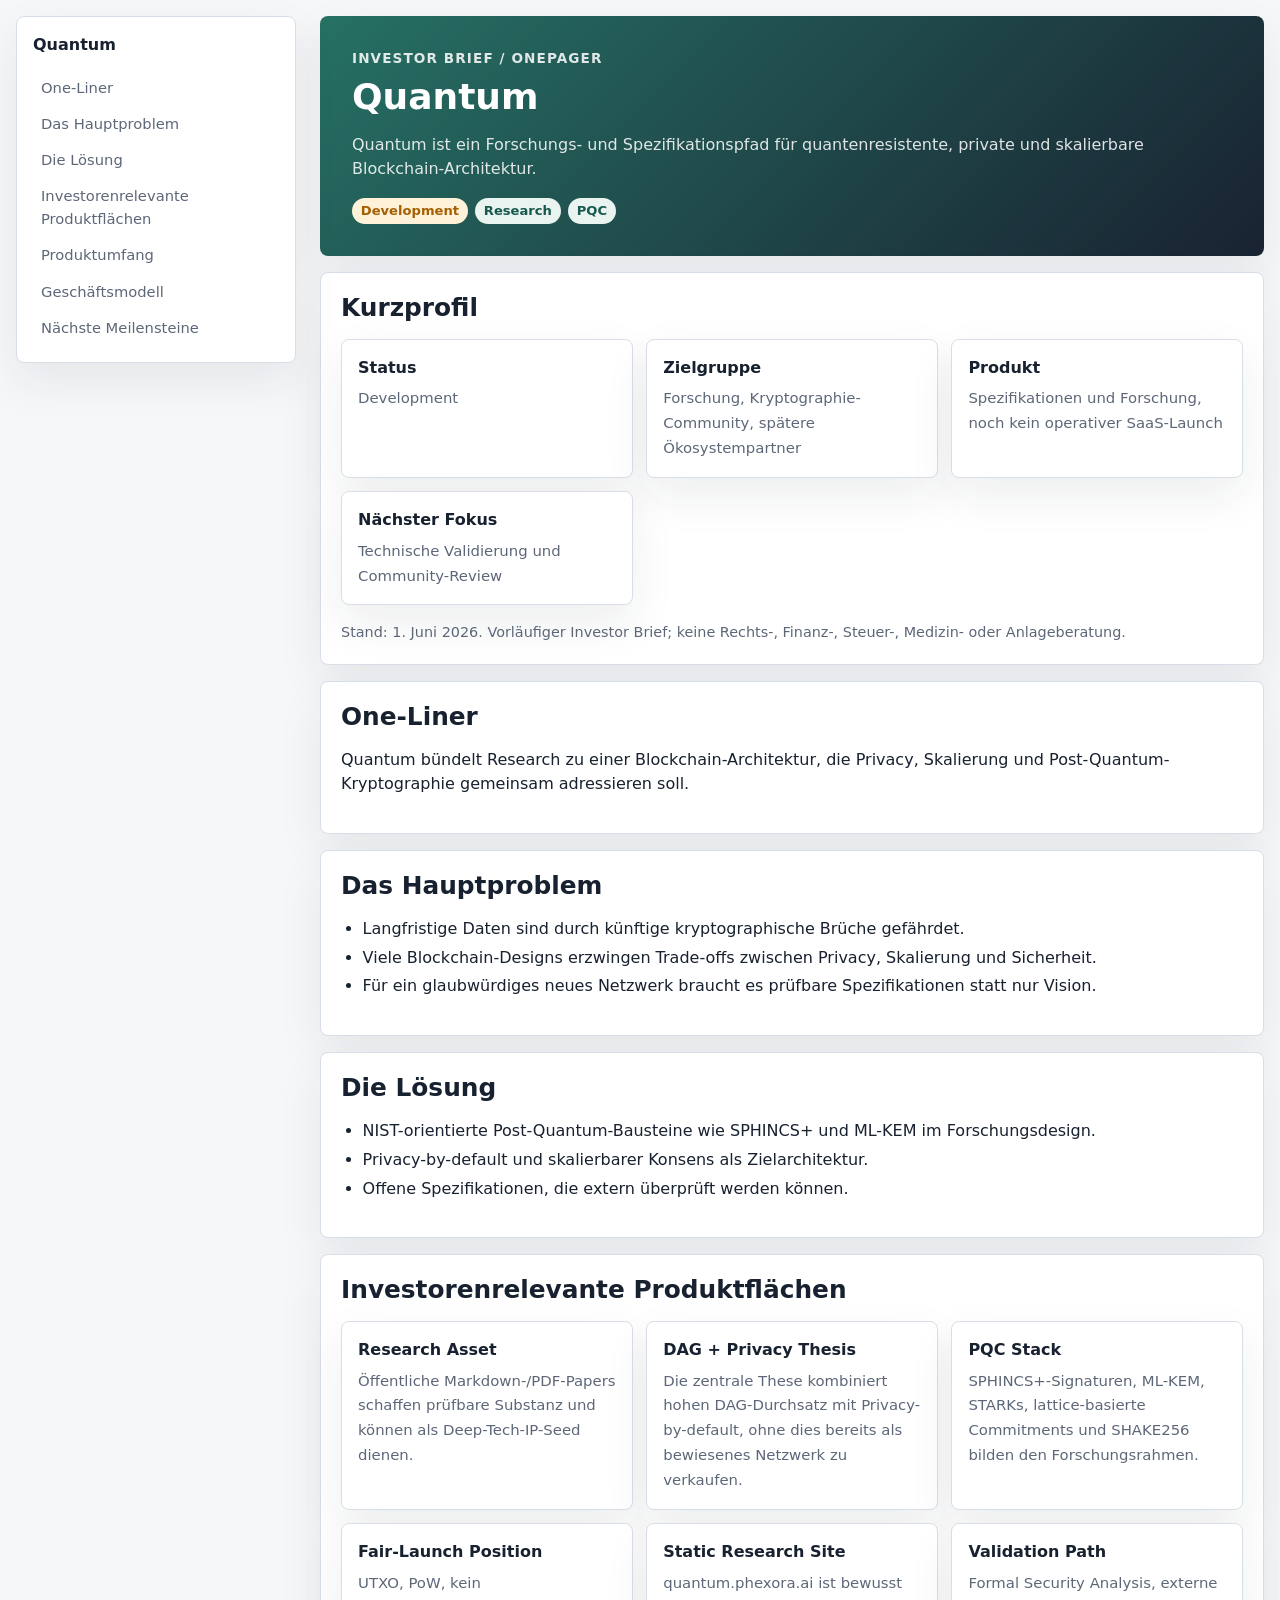
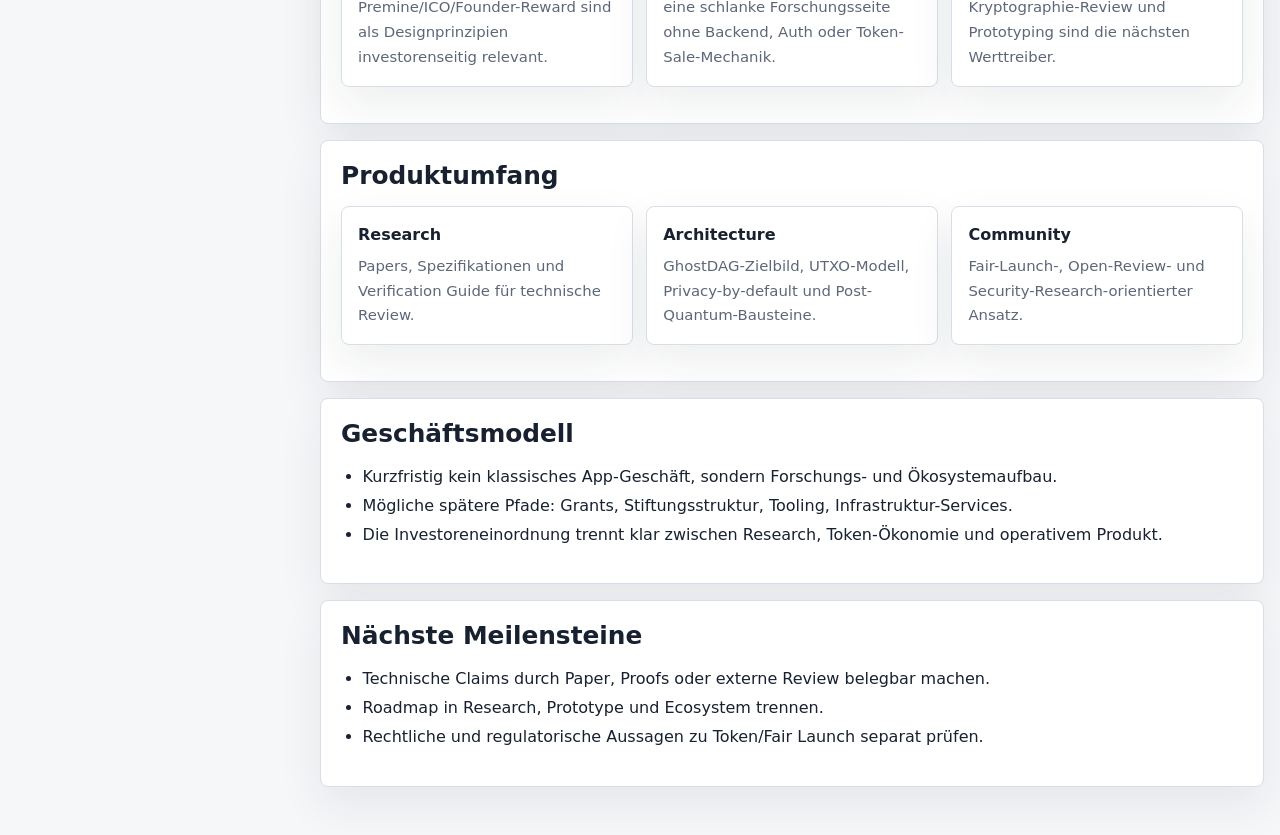
==== Documentation/InvestorOnePager.html @ e9bbe5bb "Add investor onepager" ====
<!doctype html>
<html lang="de">
<head>
  <meta charset="utf-8">
  <meta name="viewport" content="width=device-width, initial-scale=1">
  <title>Quantum - Investor Brief</title>
  <style>

:root {
  --page: #f6f7f9;
  --surface: #ffffff;
  --soft: #eef4f0;
  --ink: #18212f;
  --muted: #5d6778;
  --line: #d8dee8;
  --accent: #267365;
  --accent-strong: #18594e;
  --blue: #245fba;
  --amber: #a45f00;
  --red: #b42318;
  --shadow: 0 18px 45px rgba(24, 33, 47, 0.08);
}
* { box-sizing: border-box; }
html { scroll-behavior: smooth; }
body {
  margin: 0;
  background: var(--page);
  color: var(--ink);
  font-family: Inter, ui-sans-serif, system-ui, -apple-system, BlinkMacSystemFont, "Segoe UI", sans-serif;
  font-size: 16px;
  line-height: 1.55;
}
a { color: var(--accent-strong); text-decoration-thickness: 1px; text-underline-offset: 3px; }
.doc-layout {
  display: grid;
  grid-template-columns: minmax(230px, 280px) minmax(0, 1fr);
  gap: 1.5rem;
  width: min(1480px, calc(100% - 2rem));
  margin: 0 auto;
  padding: 1rem 0 3rem;
}
.doc-nav {
  position: sticky;
  top: 1rem;
  align-self: start;
  max-height: calc(100vh - 2rem);
  overflow-y: auto;
  border: 1px solid var(--line);
  border-radius: 8px;
  background: var(--surface);
  box-shadow: var(--shadow);
  padding: 1rem;
}
.doc-nav strong { display: block; margin-bottom: 0.75rem; }
.doc-nav a {
  display: block;
  border-radius: 6px;
  padding: 0.42rem 0.5rem;
  color: var(--muted);
  text-decoration: none;
  font-size: 0.92rem;
}
.doc-nav a:hover, .doc-nav a:focus { background: #edf5f2; color: var(--accent-strong); }
.doc-content { min-width: 0; overflow-wrap: break-word; }
.hero {
  border-radius: 8px;
  background: linear-gradient(135deg, rgba(38, 115, 101, 0.95), rgba(24, 33, 47, 0.95)), #1f3f45;
  color: #ffffff;
  padding: 2rem;
  box-shadow: var(--shadow);
}
.hero h1 { margin: 0 0 0.6rem; font-size: 2.25rem; line-height: 1.1; letter-spacing: 0; }
.hero p { max-width: 880px; color: rgba(255,255,255,0.86); }
.kicker { margin: 0 0 0.5rem; color: rgba(255,255,255,0.72); font-size: 0.85rem; font-weight: 700; letter-spacing: 0.08em; text-transform: uppercase; }
.badge-row { display: flex; flex-wrap: wrap; gap: 0.45rem; margin: 0.9rem 0 0; }
.badge { display: inline-flex; align-items: center; border-radius: 999px; padding: 0.18rem 0.55rem; background: #e9f4f1; color: var(--accent-strong); font-size: 0.82rem; font-weight: 800; }
.badge.blue { background: #eaf1ff; color: var(--blue); }
.badge.amber { background: #fff2d8; color: var(--amber); }
.badge.red { background: #ffe9e7; color: var(--red); }
.doc-section, .info-card, .callout {
  border: 1px solid var(--line);
  border-radius: 8px;
  background: var(--surface);
  box-shadow: var(--shadow);
}
.doc-section { margin-top: 1rem; padding: 1.25rem; }
.doc-section > h2:first-child { margin-top: 0; }
h2, h3 { scroll-margin-top: 1.5rem; line-height: 1.2; letter-spacing: 0; }
h2 { margin: 0 0 0.85rem; font-size: 1.55rem; }
h3 { margin: 1.1rem 0 0.55rem; font-size: 1.16rem; }
ul { padding-left: 1.35rem; }
li + li { margin-top: 0.25rem; }
.meta-grid, .card-grid { display: grid; gap: 0.85rem; margin: 1rem 0; }
.meta-grid { grid-template-columns: repeat(4, minmax(0, 1fr)); }
.card-grid { grid-template-columns: repeat(3, minmax(0, 1fr)); }
.info-card, .callout { padding: 1rem; }
.info-card strong { display: block; margin-bottom: 0.35rem; }
.info-card span { color: var(--muted); font-size: 0.93rem; }
.callout { border-left: 5px solid var(--accent); background: var(--soft); }
.callout.warning { border-left-color: var(--amber); background: #fff8eb; }
.callout.risk { border-left-color: var(--red); background: #fff1ef; }
.source-note { margin: 1rem 0 0; color: var(--muted); font-size: 0.9rem; }
@media (max-width: 1100px) {
  .doc-layout { grid-template-columns: 1fr; }
  .doc-nav { position: sticky; z-index: 10; max-height: none; overflow-x: auto; overflow-y: hidden; display: flex; gap: 0.45rem; align-items: center; white-space: nowrap; }
  .doc-nav strong { flex: 0 0 auto; margin: 0 0.25rem 0 0; }
  .doc-nav a { flex: 0 0 auto; min-height: 2.75rem; border: 1px solid transparent; padding: 0.55rem 0.7rem; }
  .meta-grid, .card-grid { grid-template-columns: repeat(2, minmax(0, 1fr)); }
}
@media (max-width: 700px) {
  .doc-layout { width: min(100% - 1rem, 1480px); gap: 1rem; }
  .hero { padding: 1.35rem; }
  .hero h1 { font-size: 1.85rem; }
  .meta-grid, .card-grid { grid-template-columns: 1fr; }
}
@media print {
  body { background: #fff; }
  .doc-layout { display: block; width: 100%; padding: 0; }
  .doc-nav { display: none; }
  .hero, .doc-section, .info-card, .callout { box-shadow: none; }
  .doc-section { break-inside: avoid; }
}

  </style>
</head>
<body>
  <div class="doc-layout">
    <nav class="doc-nav" aria-label="Dokumentnavigation">
      <strong>Quantum</strong>
      <a href="#one-liner">One-Liner</a>
      <a href="#das-hauptproblem">Das Hauptproblem</a>
      <a href="#die-loesung">Die Lösung</a>
      <a href="#investorenrelevante-produktflaechen">Investorenrelevante Produktflächen</a>
      <a href="#produktumfang">Produktumfang</a>
      <a href="#geschaeftsmodell">Geschäftsmodell</a>
      <a href="#naechste-meilensteine">Nächste Meilensteine</a>
    </nav>
    <main class="doc-content">
      <header class="hero">
        <p class="kicker">Investor Brief / Onepager</p>
        <h1>Quantum</h1>
        <p>Quantum ist ein Forschungs- und Spezifikationspfad für quantenresistente, private und skalierbare Blockchain-Architektur.</p>
        <div class="badge-row"><span class="badge amber">Development</span><span class="badge ">Research</span><span class="badge ">PQC</span></div>
      </header>

      <section class="doc-section" id="kurzprofil">
        <h2>Kurzprofil</h2>
        <div class="card-grid">
          <div class="info-card"><strong>Status</strong><span>Development</span></div>
          <div class="info-card"><strong>Zielgruppe</strong><span>Forschung, Kryptographie-Community, spätere Ökosystempartner</span></div>
          <div class="info-card"><strong>Produkt</strong><span>Spezifikationen und Forschung, noch kein operativer SaaS-Launch</span></div>
          <div class="info-card"><strong>Nächster Fokus</strong><span>Technische Validierung und Community-Review</span></div>
        </div>
        <p class="source-note">Stand: 1. Juni 2026. Vorläufiger Investor Brief; keine Rechts-, Finanz-, Steuer-, Medizin- oder Anlageberatung.</p>
      </section>

      <section class="doc-section" id="one-liner">
        <h2>One-Liner</h2>
        <p>Quantum bündelt Research zu einer Blockchain-Architektur, die Privacy, Skalierung und Post-Quantum-Kryptographie gemeinsam adressieren soll.</p>
      </section>
      <section class="doc-section" id="das-hauptproblem">
        <h2>Das Hauptproblem</h2>
        <ul>
          <li>Langfristige Daten sind durch künftige kryptographische Brüche gefährdet.</li>
          <li>Viele Blockchain-Designs erzwingen Trade-offs zwischen Privacy, Skalierung und Sicherheit.</li>
          <li>Für ein glaubwürdiges neues Netzwerk braucht es prüfbare Spezifikationen statt nur Vision.</li>
        </ul>
      </section>
      <section class="doc-section" id="die-loesung">
        <h2>Die Lösung</h2>
        <ul>
          <li>NIST-orientierte Post-Quantum-Bausteine wie SPHINCS+ und ML-KEM im Forschungsdesign.</li>
          <li>Privacy-by-default und skalierbarer Konsens als Zielarchitektur.</li>
          <li>Offene Spezifikationen, die extern überprüft werden können.</li>
        </ul>
      </section>
      <section class="doc-section" id="investorenrelevante-produktflaechen">
        <h2>Investorenrelevante Produktflächen</h2>
        <div class="card-grid">
          <div class="info-card"><strong>Research Asset</strong><span>Öffentliche Markdown-/PDF-Papers schaffen prüfbare Substanz und können als Deep-Tech-IP-Seed dienen.</span></div>
          <div class="info-card"><strong>DAG + Privacy Thesis</strong><span>Die zentrale These kombiniert hohen DAG-Durchsatz mit Privacy-by-default, ohne dies bereits als bewiesenes Netzwerk zu verkaufen.</span></div>
          <div class="info-card"><strong>PQC Stack</strong><span>SPHINCS+-Signaturen, ML-KEM, STARKs, lattice-basierte Commitments und SHAKE256 bilden den Forschungsrahmen.</span></div>
          <div class="info-card"><strong>Fair-Launch Position</strong><span>UTXO, PoW, kein Premine/ICO/Founder-Reward sind als Designprinzipien investorenseitig relevant.</span></div>
          <div class="info-card"><strong>Static Research Site</strong><span>quantum.phexora.ai ist bewusst eine schlanke Forschungsseite ohne Backend, Auth oder Token-Sale-Mechanik.</span></div>
          <div class="info-card"><strong>Validation Path</strong><span>Formal Security Analysis, externe Kryptographie-Review und Prototyping sind die nächsten Werttreiber.</span></div>
        </div>
      </section>
      <section class="doc-section" id="produktumfang">
        <h2>Produktumfang</h2>
        <div class="card-grid">
          <div class="info-card"><strong>Research</strong><span>Papers, Spezifikationen und Verification Guide für technische Review.</span></div>
          <div class="info-card"><strong>Architecture</strong><span>GhostDAG-Zielbild, UTXO-Modell, Privacy-by-default und Post-Quantum-Bausteine.</span></div>
          <div class="info-card"><strong>Community</strong><span>Fair-Launch-, Open-Review- und Security-Research-orientierter Ansatz.</span></div>
        </div>
      </section>
      <section class="doc-section" id="geschaeftsmodell">
        <h2>Geschäftsmodell</h2>
        <ul>
          <li>Kurzfristig kein klassisches App-Geschäft, sondern Forschungs- und Ökosystemaufbau.</li>
          <li>Mögliche spätere Pfade: Grants, Stiftungsstruktur, Tooling, Infrastruktur-Services.</li>
          <li>Die Investoreneinordnung trennt klar zwischen Research, Token-Ökonomie und operativem Produkt.</li>
        </ul>
      </section>
      <section class="doc-section" id="naechste-meilensteine">
        <h2>Nächste Meilensteine</h2>
        <ul>
          <li>Technische Claims durch Paper, Proofs oder externe Review belegbar machen.</li>
          <li>Roadmap in Research, Prototype und Ecosystem trennen.</li>
          <li>Rechtliche und regulatorische Aussagen zu Token/Fair Launch separat prüfen.</li>
        </ul>
      </section>
    </main>
  </div>
</body>
</html>
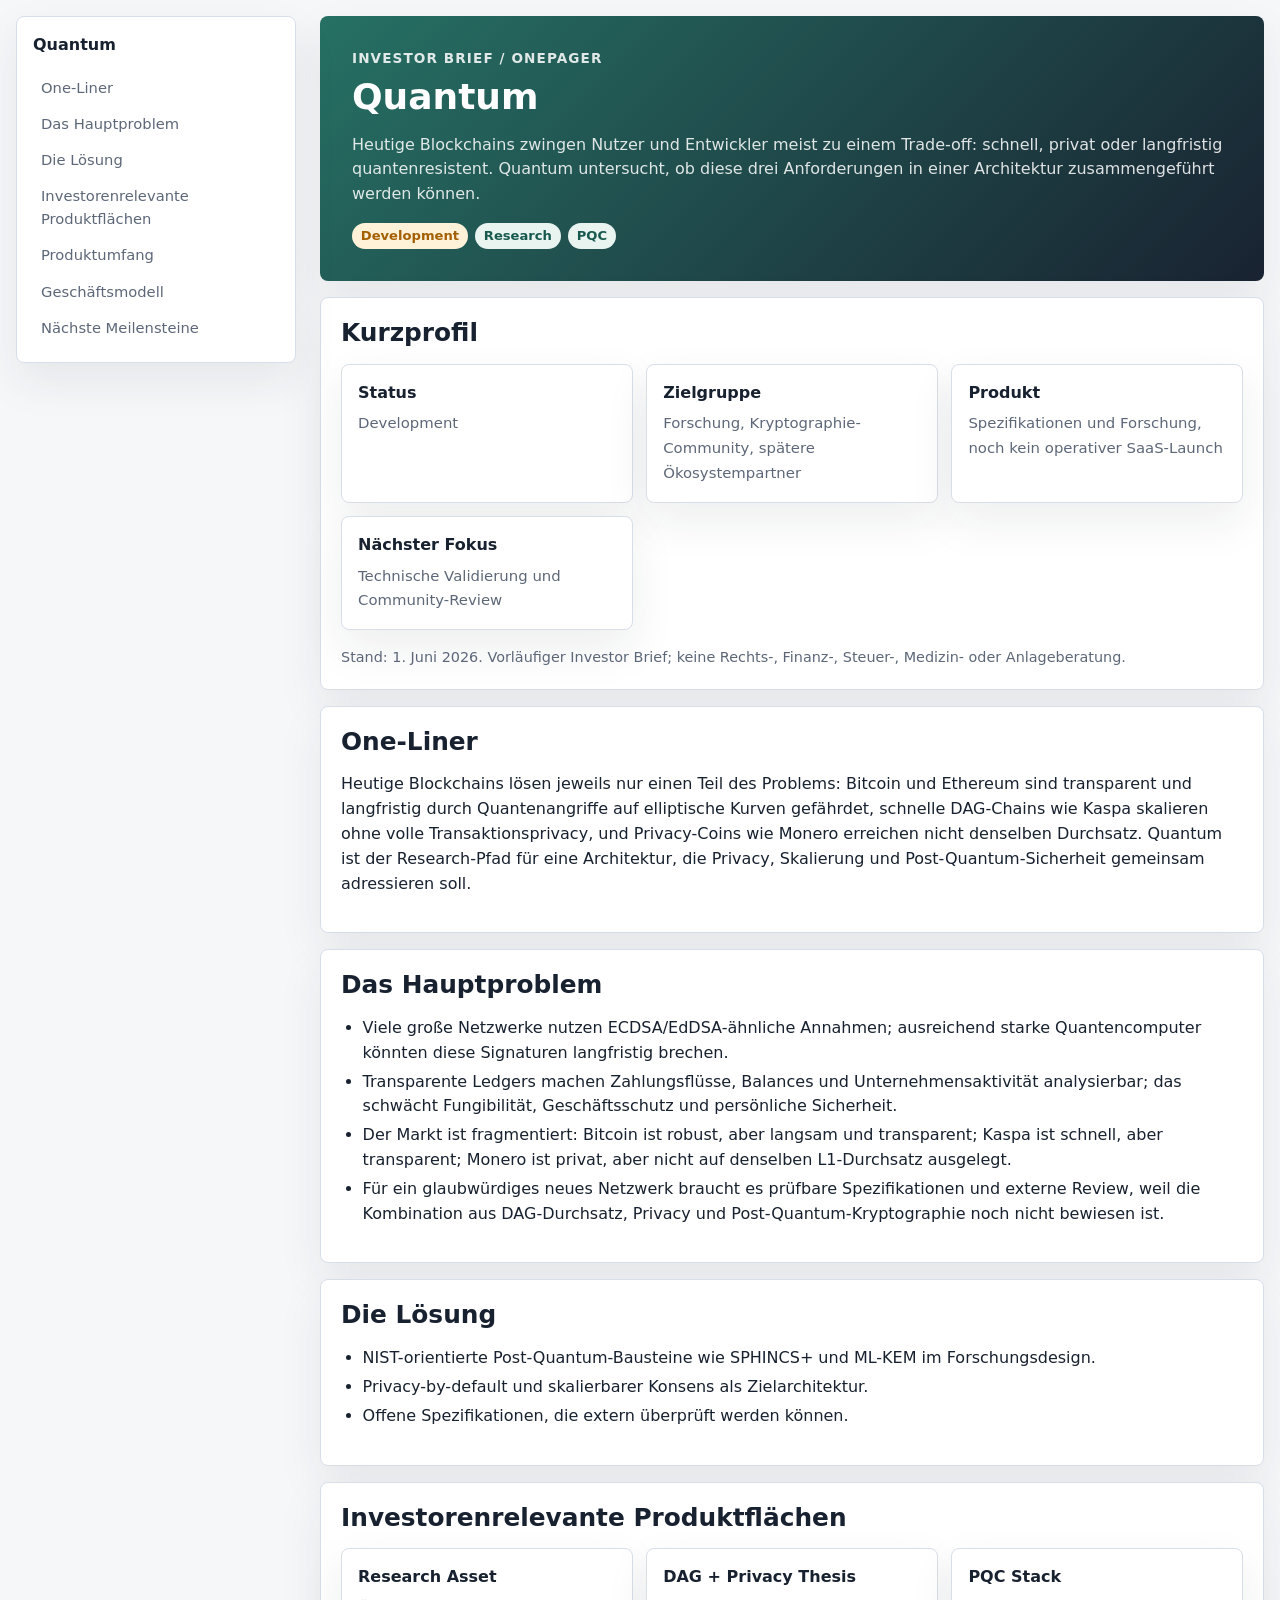
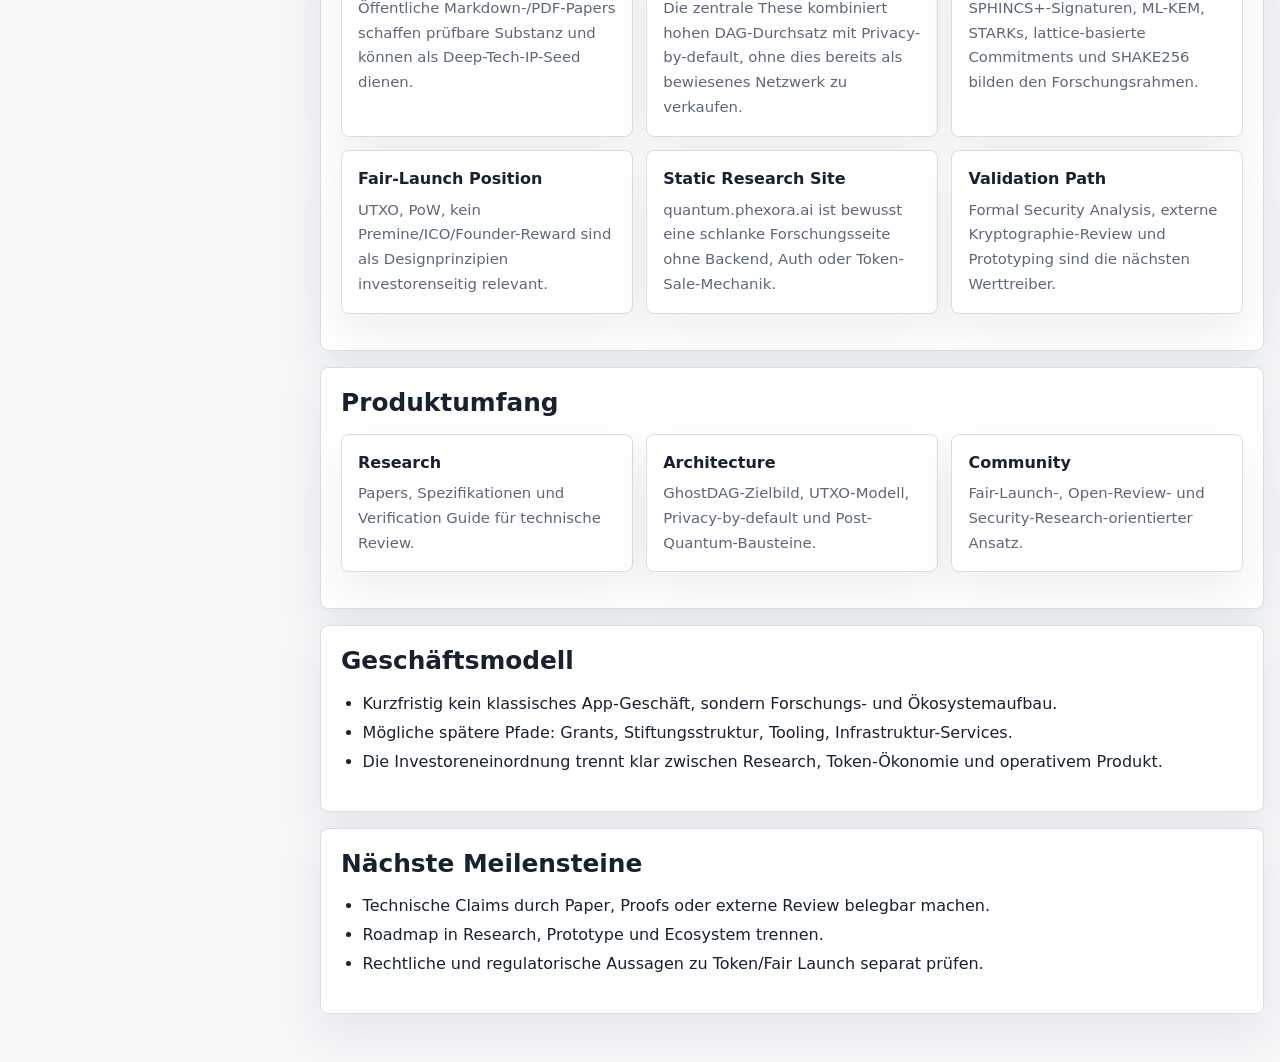
==== commit 9ff4b0c9: "Clarify Quantum blockchain problem framing" ====
--- a/Documentation/InvestorOnePager.html
+++ b/Documentation/InvestorOnePager.html
@@ -139,7 +139,7 @@
       <header class="hero">
         <p class="kicker">Investor Brief / Onepager</p>
         <h1>Quantum</h1>
-        <p>Quantum ist ein Forschungs- und Spezifikationspfad für quantenresistente, private und skalierbare Blockchain-Architektur.</p>
+        <p>Heutige Blockchains zwingen Nutzer und Entwickler meist zu einem Trade-off: schnell, privat oder langfristig quantenresistent. Quantum untersucht, ob diese drei Anforderungen in einer Architektur zusammengeführt werden können.</p>
         <div class="badge-row"><span class="badge amber">Development</span><span class="badge ">Research</span><span class="badge ">PQC</span></div>
       </header>
 
@@ -156,14 +156,15 @@
 
       <section class="doc-section" id="one-liner">
         <h2>One-Liner</h2>
-        <p>Quantum bündelt Research zu einer Blockchain-Architektur, die Privacy, Skalierung und Post-Quantum-Kryptographie gemeinsam adressieren soll.</p>
+        <p>Heutige Blockchains lösen jeweils nur einen Teil des Problems: Bitcoin und Ethereum sind transparent und langfristig durch Quantenangriffe auf elliptische Kurven gefährdet, schnelle DAG-Chains wie Kaspa skalieren ohne volle Transaktionsprivacy, und Privacy-Coins wie Monero erreichen nicht denselben Durchsatz. Quantum ist der Research-Pfad für eine Architektur, die Privacy, Skalierung und Post-Quantum-Sicherheit gemeinsam adressieren soll.</p>
       </section>
       <section class="doc-section" id="das-hauptproblem">
         <h2>Das Hauptproblem</h2>
         <ul>
-          <li>Langfristige Daten sind durch künftige kryptographische Brüche gefährdet.</li>
-          <li>Viele Blockchain-Designs erzwingen Trade-offs zwischen Privacy, Skalierung und Sicherheit.</li>
-          <li>Für ein glaubwürdiges neues Netzwerk braucht es prüfbare Spezifikationen statt nur Vision.</li>
+          <li>Viele große Netzwerke nutzen ECDSA/EdDSA-ähnliche Annahmen; ausreichend starke Quantencomputer könnten diese Signaturen langfristig brechen.</li>
+          <li>Transparente Ledgers machen Zahlungsflüsse, Balances und Unternehmensaktivität analysierbar; das schwächt Fungibilität, Geschäftsschutz und persönliche Sicherheit.</li>
+          <li>Der Markt ist fragmentiert: Bitcoin ist robust, aber langsam und transparent; Kaspa ist schnell, aber transparent; Monero ist privat, aber nicht auf denselben L1-Durchsatz ausgelegt.</li>
+          <li>Für ein glaubwürdiges neues Netzwerk braucht es prüfbare Spezifikationen und externe Review, weil die Kombination aus DAG-Durchsatz, Privacy und Post-Quantum-Kryptographie noch nicht bewiesen ist.</li>
         </ul>
       </section>
       <section class="doc-section" id="die-loesung">
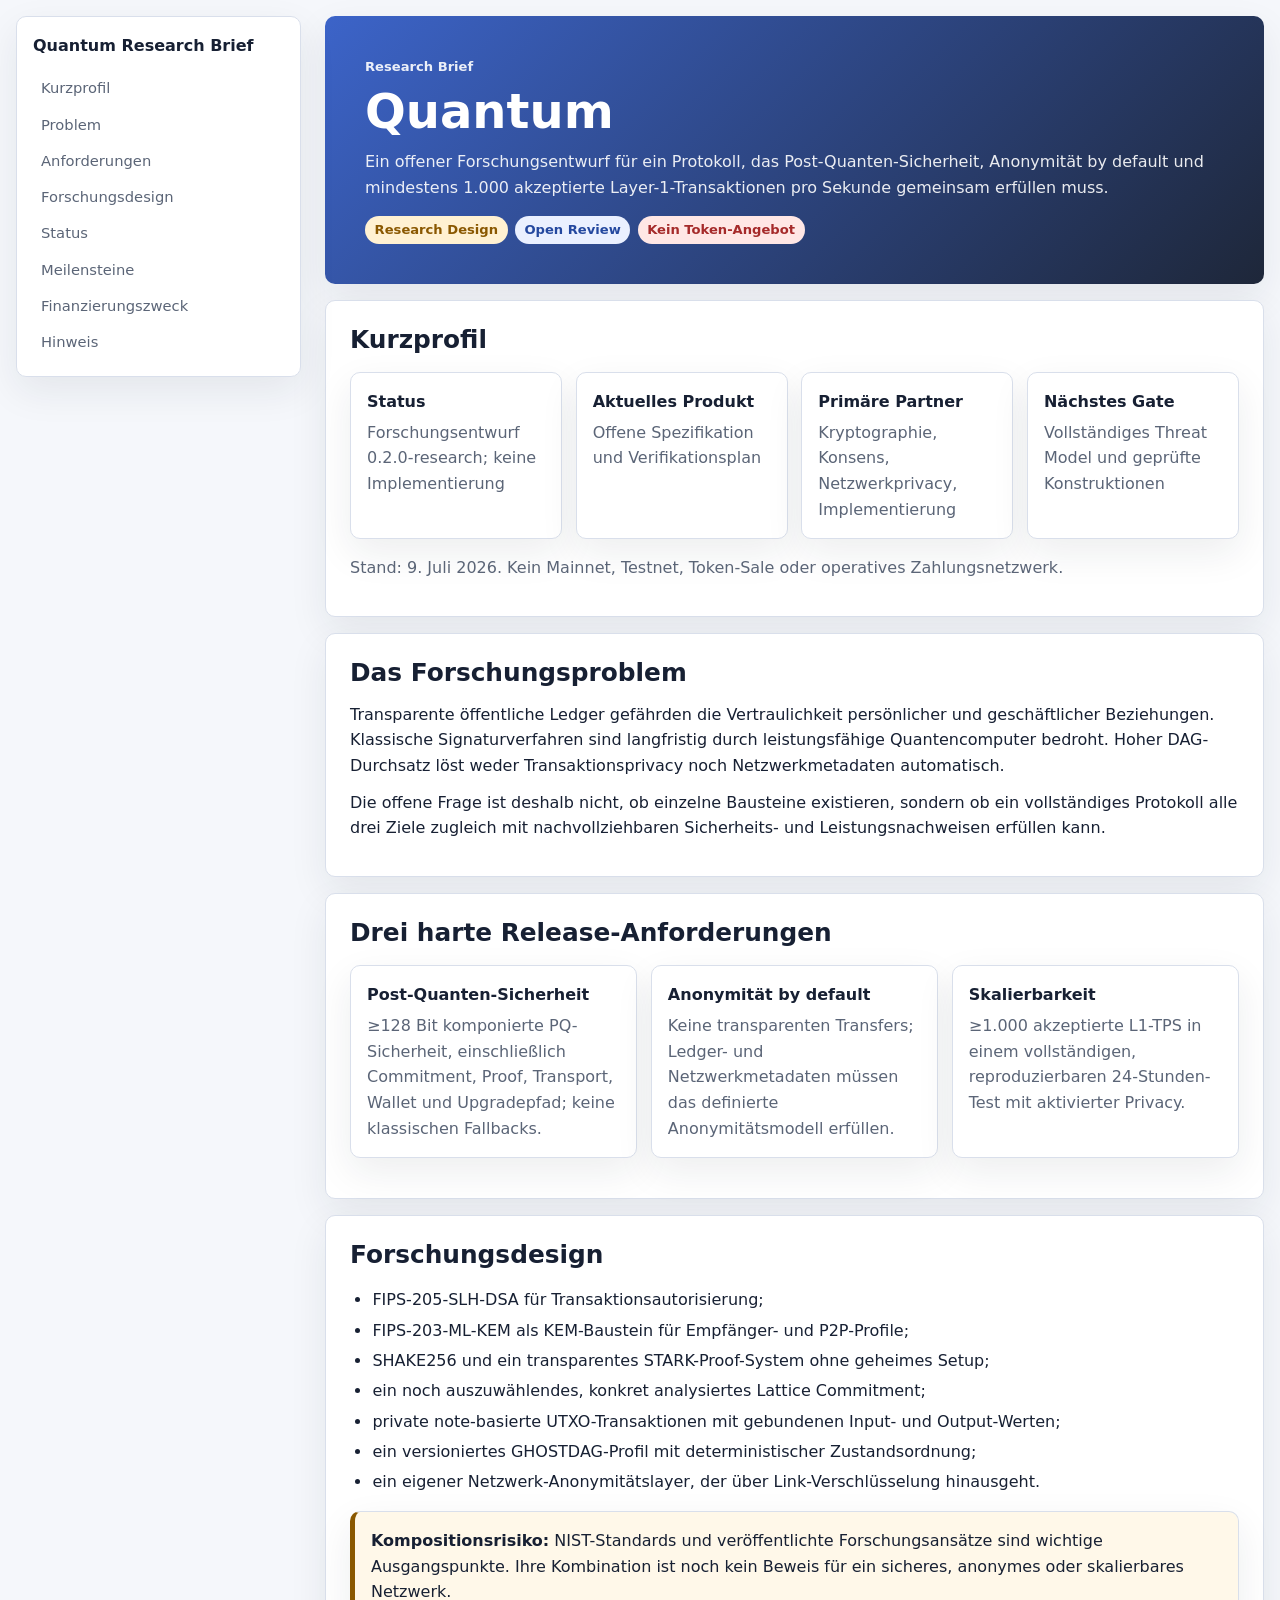
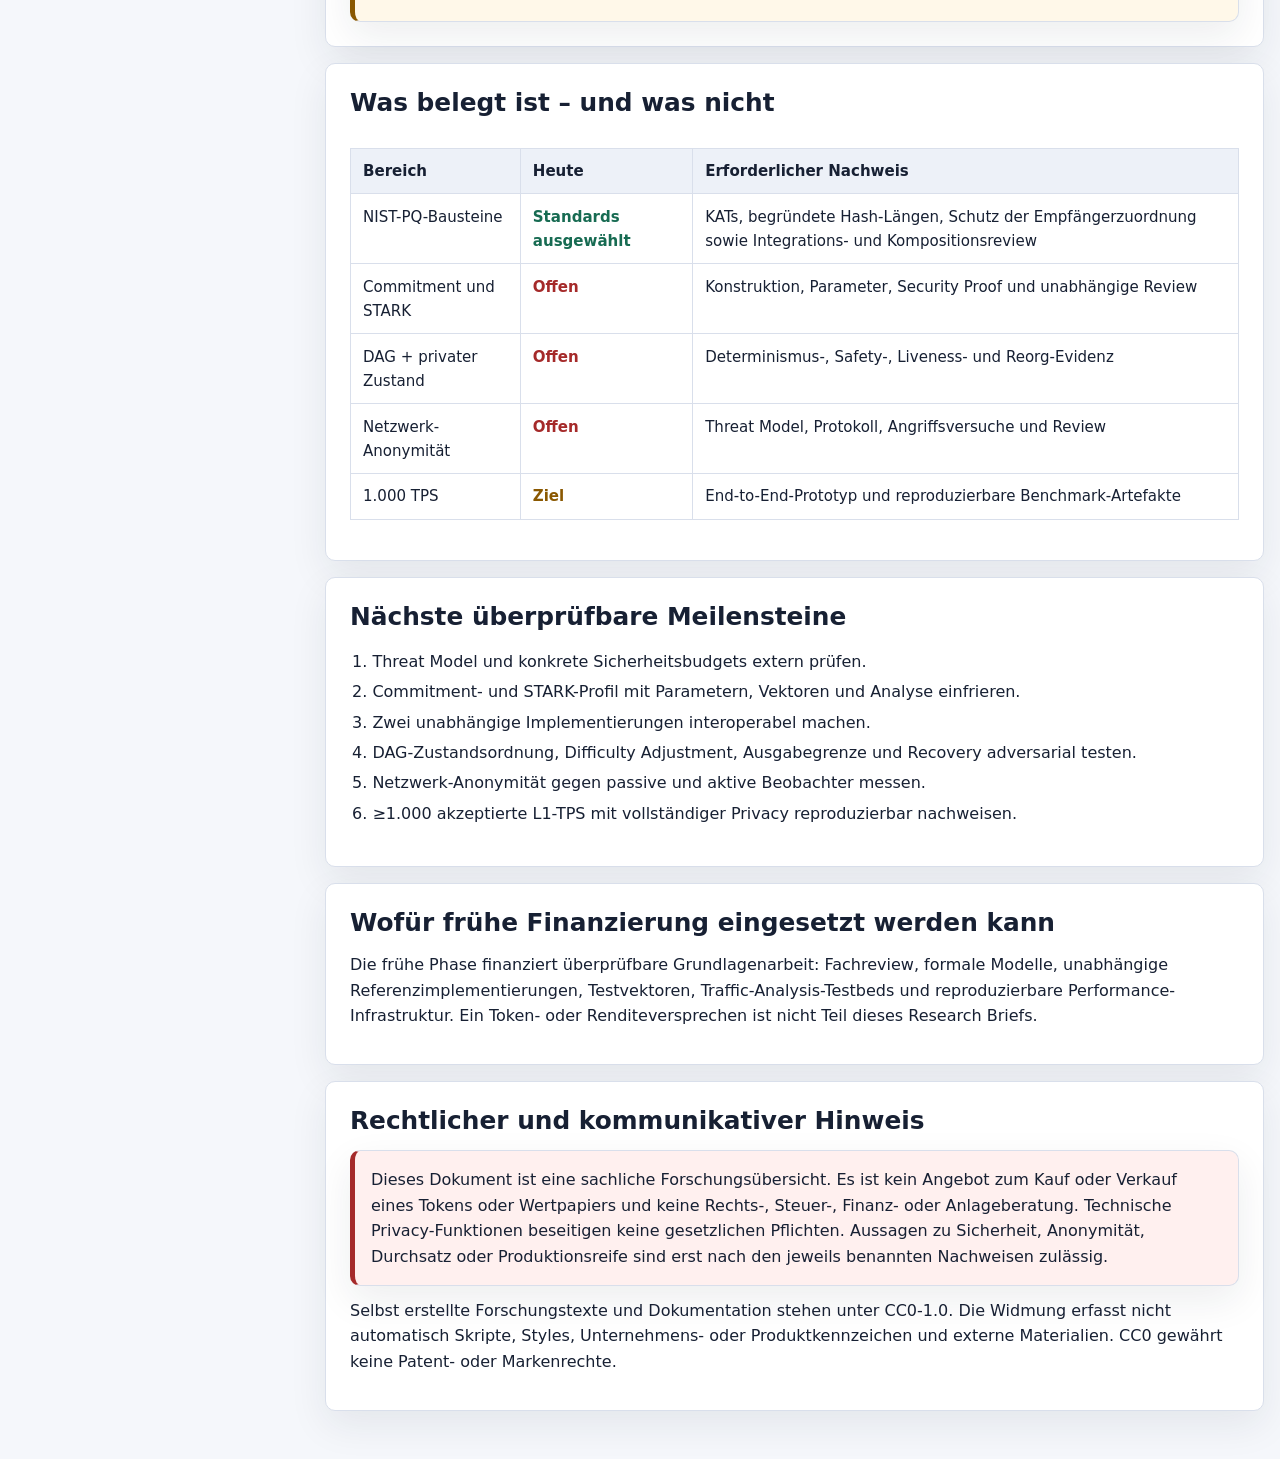
==== commit a502ce23: "Revise Quantum research design and evidence gates" ====
--- a/Documentation/InvestorOnePager.html
+++ b/Documentation/InvestorOnePager.html
@@ -3,212 +3,115 @@
 <head>
   <meta charset="utf-8">
   <meta name="viewport" content="width=device-width, initial-scale=1">
-  <title>Quantum - Investor Brief</title>
-  <style>
-
-:root {
-  --page: #f6f7f9;
-  --surface: #ffffff;
-  --soft: #eef4f0;
-  --ink: #18212f;
-  --muted: #5d6778;
-  --line: #d8dee8;
-  --accent: #267365;
-  --accent-strong: #18594e;
-  --blue: #245fba;
-  --amber: #a45f00;
-  --red: #b42318;
-  --shadow: 0 18px 45px rgba(24, 33, 47, 0.08);
-}
-* { box-sizing: border-box; }
-html { scroll-behavior: smooth; }
-body {
-  margin: 0;
-  background: var(--page);
-  color: var(--ink);
-  font-family: Inter, ui-sans-serif, system-ui, -apple-system, BlinkMacSystemFont, "Segoe UI", sans-serif;
-  font-size: 16px;
-  line-height: 1.55;
-}
-a { color: var(--accent-strong); text-decoration-thickness: 1px; text-underline-offset: 3px; }
-.doc-layout {
-  display: grid;
-  grid-template-columns: minmax(230px, 280px) minmax(0, 1fr);
-  gap: 1.5rem;
-  width: min(1480px, calc(100% - 2rem));
-  margin: 0 auto;
-  padding: 1rem 0 3rem;
-}
-.doc-nav {
-  position: sticky;
-  top: 1rem;
-  align-self: start;
-  max-height: calc(100vh - 2rem);
-  overflow-y: auto;
-  border: 1px solid var(--line);
-  border-radius: 8px;
-  background: var(--surface);
-  box-shadow: var(--shadow);
-  padding: 1rem;
-}
-.doc-nav strong { display: block; margin-bottom: 0.75rem; }
-.doc-nav a {
-  display: block;
-  border-radius: 6px;
-  padding: 0.42rem 0.5rem;
-  color: var(--muted);
-  text-decoration: none;
-  font-size: 0.92rem;
-}
-.doc-nav a:hover, .doc-nav a:focus { background: #edf5f2; color: var(--accent-strong); }
-.doc-content { min-width: 0; overflow-wrap: break-word; }
-.hero {
-  border-radius: 8px;
-  background: linear-gradient(135deg, rgba(38, 115, 101, 0.95), rgba(24, 33, 47, 0.95)), #1f3f45;
-  color: #ffffff;
-  padding: 2rem;
-  box-shadow: var(--shadow);
-}
-.hero h1 { margin: 0 0 0.6rem; font-size: 2.25rem; line-height: 1.1; letter-spacing: 0; }
-.hero p { max-width: 880px; color: rgba(255,255,255,0.86); }
-.kicker { margin: 0 0 0.5rem; color: rgba(255,255,255,0.72); font-size: 0.85rem; font-weight: 700; letter-spacing: 0.08em; text-transform: uppercase; }
-.badge-row { display: flex; flex-wrap: wrap; gap: 0.45rem; margin: 0.9rem 0 0; }
-.badge { display: inline-flex; align-items: center; border-radius: 999px; padding: 0.18rem 0.55rem; background: #e9f4f1; color: var(--accent-strong); font-size: 0.82rem; font-weight: 800; }
-.badge.blue { background: #eaf1ff; color: var(--blue); }
-.badge.amber { background: #fff2d8; color: var(--amber); }
-.badge.red { background: #ffe9e7; color: var(--red); }
-.doc-section, .info-card, .callout {
-  border: 1px solid var(--line);
-  border-radius: 8px;
-  background: var(--surface);
-  box-shadow: var(--shadow);
-}
-.doc-section { margin-top: 1rem; padding: 1.25rem; }
-.doc-section > h2:first-child { margin-top: 0; }
-h2, h3 { scroll-margin-top: 1.5rem; line-height: 1.2; letter-spacing: 0; }
-h2 { margin: 0 0 0.85rem; font-size: 1.55rem; }
-h3 { margin: 1.1rem 0 0.55rem; font-size: 1.16rem; }
-ul { padding-left: 1.35rem; }
-li + li { margin-top: 0.25rem; }
-.meta-grid, .card-grid { display: grid; gap: 0.85rem; margin: 1rem 0; }
-.meta-grid { grid-template-columns: repeat(4, minmax(0, 1fr)); }
-.card-grid { grid-template-columns: repeat(3, minmax(0, 1fr)); }
-.info-card, .callout { padding: 1rem; }
-.info-card strong { display: block; margin-bottom: 0.35rem; }
-.info-card span { color: var(--muted); font-size: 0.93rem; }
-.callout { border-left: 5px solid var(--accent); background: var(--soft); }
-.callout.warning { border-left-color: var(--amber); background: #fff8eb; }
-.callout.risk { border-left-color: var(--red); background: #fff1ef; }
-.source-note { margin: 1rem 0 0; color: var(--muted); font-size: 0.9rem; }
-@media (max-width: 1100px) {
-  .doc-layout { grid-template-columns: 1fr; }
-  .doc-nav { position: sticky; z-index: 10; max-height: none; overflow-x: auto; overflow-y: hidden; display: flex; gap: 0.45rem; align-items: center; white-space: nowrap; }
-  .doc-nav strong { flex: 0 0 auto; margin: 0 0.25rem 0 0; }
-  .doc-nav a { flex: 0 0 auto; min-height: 2.75rem; border: 1px solid transparent; padding: 0.55rem 0.7rem; }
-  .meta-grid, .card-grid { grid-template-columns: repeat(2, minmax(0, 1fr)); }
-}
-@media (max-width: 700px) {
-  .doc-layout { width: min(100% - 1rem, 1480px); gap: 1rem; }
-  .hero { padding: 1.35rem; }
-  .hero h1 { font-size: 1.85rem; }
-  .meta-grid, .card-grid { grid-template-columns: 1fr; }
-}
-@media print {
-  body { background: #fff; }
-  .doc-layout { display: block; width: 100%; padding: 0; }
-  .doc-nav { display: none; }
-  .hero, .doc-section, .info-card, .callout { box-shadow: none; }
-  .doc-section { break-inside: avoid; }
-}
-
-  </style>
+  <meta name="description" content="Sachlicher Quantum Research Brief mit Anforderungen, Evidenzstatus und nächsten Gates.">
+  <title>Quantum – Research Brief</title>
+  <link rel="stylesheet" href="assets/documentation.css">
 </head>
 <body>
   <div class="doc-layout">
-    <nav class="doc-nav" aria-label="Dokumentnavigation">
-      <strong>Quantum</strong>
-      <a href="#one-liner">One-Liner</a>
-      <a href="#das-hauptproblem">Das Hauptproblem</a>
-      <a href="#die-loesung">Die Lösung</a>
-      <a href="#investorenrelevante-produktflaechen">Investorenrelevante Produktflächen</a>
-      <a href="#produktumfang">Produktumfang</a>
-      <a href="#geschaeftsmodell">Geschäftsmodell</a>
-      <a href="#naechste-meilensteine">Nächste Meilensteine</a>
-    </nav>
+    <aside class="doc-nav" aria-label="Dokumentnavigation">
+      <strong>Quantum Research Brief</strong>
+      <a href="#kurzprofil">Kurzprofil</a>
+      <a href="#problem">Problem</a>
+      <a href="#anforderungen">Anforderungen</a>
+      <a href="#design">Forschungsdesign</a>
+      <a href="#status">Status</a>
+      <a href="#meilensteine">Meilensteine</a>
+      <a href="#finanzierung">Finanzierungszweck</a>
+      <a href="#hinweis">Hinweis</a>
+    </aside>
+
     <main class="doc-content">
       <header class="hero">
-        <p class="kicker">Investor Brief / Onepager</p>
+        <p class="kicker">Research Brief</p>
         <h1>Quantum</h1>
-        <p>Heutige Blockchains zwingen Nutzer und Entwickler meist zu einem Trade-off: schnell, privat oder langfristig quantenresistent. Quantum untersucht, ob diese drei Anforderungen in einer Architektur zusammengeführt werden können.</p>
-        <div class="badge-row"><span class="badge amber">Development</span><span class="badge ">Research</span><span class="badge ">PQC</span></div>
+        <p>Ein offener Forschungsentwurf für ein Protokoll, das Post-Quanten-Sicherheit, Anonymität by default und mindestens 1.000 akzeptierte Layer-1-Transaktionen pro Sekunde gemeinsam erfüllen muss.</p>
+        <div class="badge-row">
+          <span class="badge warning">Research Design</span>
+          <span class="badge">Open Review</span>
+          <span class="badge risk">Kein Token-Angebot</span>
+        </div>
       </header>
 
       <section class="doc-section" id="kurzprofil">
         <h2>Kurzprofil</h2>
-        <div class="card-grid">
-          <div class="info-card"><strong>Status</strong><span>Development</span></div>
-          <div class="info-card"><strong>Zielgruppe</strong><span>Forschung, Kryptographie-Community, spätere Ökosystempartner</span></div>
-          <div class="info-card"><strong>Produkt</strong><span>Spezifikationen und Forschung, noch kein operativer SaaS-Launch</span></div>
-          <div class="info-card"><strong>Nächster Fokus</strong><span>Technische Validierung und Community-Review</span></div>
+        <div class="meta-grid">
+          <div class="info-card"><strong>Status</strong><span>Forschungsentwurf 0.2.0-research; keine Implementierung</span></div>
+          <div class="info-card"><strong>Aktuelles Produkt</strong><span>Offene Spezifikation und Verifikationsplan</span></div>
+          <div class="info-card"><strong>Primäre Partner</strong><span>Kryptographie, Konsens, Netzwerkprivacy, Implementierung</span></div>
+          <div class="info-card"><strong>Nächstes Gate</strong><span>Vollständiges Threat Model und geprüfte Konstruktionen</span></div>
         </div>
-        <p class="source-note">Stand: 1. Juni 2026. Vorläufiger Investor Brief; keine Rechts-, Finanz-, Steuer-, Medizin- oder Anlageberatung.</p>
+        <p class="source-note">Stand: 9. Juli 2026. Kein Mainnet, Testnet, Token-Sale oder operatives Zahlungsnetzwerk.</p>
       </section>
 
-      <section class="doc-section" id="one-liner">
-        <h2>One-Liner</h2>
-        <p>Heutige Blockchains lösen jeweils nur einen Teil des Problems: Bitcoin und Ethereum sind transparent und langfristig durch Quantenangriffe auf elliptische Kurven gefährdet, schnelle DAG-Chains wie Kaspa skalieren ohne volle Transaktionsprivacy, und Privacy-Coins wie Monero erreichen nicht denselben Durchsatz. Quantum ist der Research-Pfad für eine Architektur, die Privacy, Skalierung und Post-Quantum-Sicherheit gemeinsam adressieren soll.</p>
+      <section class="doc-section" id="problem">
+        <h2>Das Forschungsproblem</h2>
+        <p>Transparente öffentliche Ledger gefährden die Vertraulichkeit persönlicher und geschäftlicher Beziehungen. Klassische Signaturverfahren sind langfristig durch leistungsfähige Quantencomputer bedroht. Hoher DAG-Durchsatz löst weder Transaktionsprivacy noch Netzwerkmetadaten automatisch.</p>
+        <p>Die offene Frage ist deshalb nicht, ob einzelne Bausteine existieren, sondern ob ein vollständiges Protokoll alle drei Ziele zugleich mit nachvollziehbaren Sicherheits- und Leistungsnachweisen erfüllen kann.</p>
       </section>
-      <section class="doc-section" id="das-hauptproblem">
-        <h2>Das Hauptproblem</h2>
-        <ul>
-          <li>Viele große Netzwerke nutzen ECDSA/EdDSA-ähnliche Annahmen; ausreichend starke Quantencomputer könnten diese Signaturen langfristig brechen.</li>
-          <li>Transparente Ledgers machen Zahlungsflüsse, Balances und Unternehmensaktivität analysierbar; das schwächt Fungibilität, Geschäftsschutz und persönliche Sicherheit.</li>
-          <li>Der Markt ist fragmentiert: Bitcoin ist robust, aber langsam und transparent; Kaspa ist schnell, aber transparent; Monero ist privat, aber nicht auf denselben L1-Durchsatz ausgelegt.</li>
-          <li>Für ein glaubwürdiges neues Netzwerk braucht es prüfbare Spezifikationen und externe Review, weil die Kombination aus DAG-Durchsatz, Privacy und Post-Quantum-Kryptographie noch nicht bewiesen ist.</li>
-        </ul>
-      </section>
-      <section class="doc-section" id="die-loesung">
-        <h2>Die Lösung</h2>
-        <ul>
-          <li>NIST-orientierte Post-Quantum-Bausteine wie SPHINCS+ und ML-KEM im Forschungsdesign.</li>
-          <li>Privacy-by-default und skalierbarer Konsens als Zielarchitektur.</li>
-          <li>Offene Spezifikationen, die extern überprüft werden können.</li>
-        </ul>
-      </section>
-      <section class="doc-section" id="investorenrelevante-produktflaechen">
-        <h2>Investorenrelevante Produktflächen</h2>
+
+      <section class="doc-section" id="anforderungen">
+        <h2>Drei harte Release-Anforderungen</h2>
         <div class="card-grid">
-          <div class="info-card"><strong>Research Asset</strong><span>Öffentliche Markdown-/PDF-Papers schaffen prüfbare Substanz und können als Deep-Tech-IP-Seed dienen.</span></div>
-          <div class="info-card"><strong>DAG + Privacy Thesis</strong><span>Die zentrale These kombiniert hohen DAG-Durchsatz mit Privacy-by-default, ohne dies bereits als bewiesenes Netzwerk zu verkaufen.</span></div>
-          <div class="info-card"><strong>PQC Stack</strong><span>SPHINCS+-Signaturen, ML-KEM, STARKs, lattice-basierte Commitments und SHAKE256 bilden den Forschungsrahmen.</span></div>
-          <div class="info-card"><strong>Fair-Launch Position</strong><span>UTXO, PoW, kein Premine/ICO/Founder-Reward sind als Designprinzipien investorenseitig relevant.</span></div>
-          <div class="info-card"><strong>Static Research Site</strong><span>quantum.phexora.ai ist bewusst eine schlanke Forschungsseite ohne Backend, Auth oder Token-Sale-Mechanik.</span></div>
-          <div class="info-card"><strong>Validation Path</strong><span>Formal Security Analysis, externe Kryptographie-Review und Prototyping sind die nächsten Werttreiber.</span></div>
+          <div class="info-card"><strong>Post-Quanten-Sicherheit</strong><span>≥128 Bit komponierte PQ-Sicherheit, einschließlich Commitment, Proof, Transport, Wallet und Upgradepfad; keine klassischen Fallbacks.</span></div>
+          <div class="info-card"><strong>Anonymität by default</strong><span>Keine transparenten Transfers; Ledger- und Netzwerkmetadaten müssen das definierte Anonymitätsmodell erfüllen.</span></div>
+          <div class="info-card"><strong>Skalierbarkeit</strong><span>≥1.000 akzeptierte L1-TPS in einem vollständigen, reproduzierbaren 24-Stunden-Test mit aktivierter Privacy.</span></div>
         </div>
       </section>
-      <section class="doc-section" id="produktumfang">
-        <h2>Produktumfang</h2>
-        <div class="card-grid">
-          <div class="info-card"><strong>Research</strong><span>Papers, Spezifikationen und Verification Guide für technische Review.</span></div>
-          <div class="info-card"><strong>Architecture</strong><span>GhostDAG-Zielbild, UTXO-Modell, Privacy-by-default und Post-Quantum-Bausteine.</span></div>
-          <div class="info-card"><strong>Community</strong><span>Fair-Launch-, Open-Review- und Security-Research-orientierter Ansatz.</span></div>
+
+      <section class="doc-section" id="design">
+        <h2>Forschungsdesign</h2>
+        <ul>
+          <li>FIPS-205-SLH-DSA für Transaktionsautorisierung;</li>
+          <li>FIPS-203-ML-KEM als KEM-Baustein für Empfänger- und P2P-Profile;</li>
+          <li>SHAKE256 und ein transparentes STARK-Proof-System ohne geheimes Setup;</li>
+          <li>ein noch auszuwählendes, konkret analysiertes Lattice Commitment;</li>
+          <li>private note-basierte UTXO-Transaktionen mit gebundenen Input- und Output-Werten;</li>
+          <li>ein versioniertes GHOSTDAG-Profil mit deterministischer Zustandsordnung;</li>
+          <li>ein eigener Netzwerk-Anonymitätslayer, der über Link-Verschlüsselung hinausgeht.</li>
+        </ul>
+        <div class="callout warning"><strong>Kompositionsrisiko:</strong> NIST-Standards und veröffentlichte Forschungsansätze sind wichtige Ausgangspunkte. Ihre Kombination ist noch kein Beweis für ein sicheres, anonymes oder skalierbares Netzwerk.</div>
+      </section>
+
+      <section class="doc-section" id="status">
+        <h2>Was belegt ist – und was nicht</h2>
+        <div class="table-wrap">
+          <table>
+            <thead><tr><th>Bereich</th><th>Heute</th><th>Erforderlicher Nachweis</th></tr></thead>
+            <tbody>
+              <tr><td>NIST-PQ-Bausteine</td><td class="status-selected">Standards ausgewählt</td><td>KATs, begründete Hash-Längen, Schutz der Empfängerzuordnung sowie Integrations- und Kompositionsreview</td></tr>
+              <tr><td>Commitment und STARK</td><td class="status-open">Offen</td><td>Konstruktion, Parameter, Security Proof und unabhängige Review</td></tr>
+              <tr><td>DAG + privater Zustand</td><td class="status-open">Offen</td><td>Determinismus-, Safety-, Liveness- und Reorg-Evidenz</td></tr>
+              <tr><td>Netzwerk-Anonymität</td><td class="status-open">Offen</td><td>Threat Model, Protokoll, Angriffsversuche und Review</td></tr>
+              <tr><td>1.000 TPS</td><td class="status-target">Ziel</td><td>End-to-End-Prototyp und reproduzierbare Benchmark-Artefakte</td></tr>
+            </tbody>
+          </table>
         </div>
       </section>
-      <section class="doc-section" id="geschaeftsmodell">
-        <h2>Geschäftsmodell</h2>
-        <ul>
-          <li>Kurzfristig kein klassisches App-Geschäft, sondern Forschungs- und Ökosystemaufbau.</li>
-          <li>Mögliche spätere Pfade: Grants, Stiftungsstruktur, Tooling, Infrastruktur-Services.</li>
-          <li>Die Investoreneinordnung trennt klar zwischen Research, Token-Ökonomie und operativem Produkt.</li>
-        </ul>
+
+      <section class="doc-section" id="meilensteine">
+        <h2>Nächste überprüfbare Meilensteine</h2>
+        <ol>
+          <li>Threat Model und konkrete Sicherheitsbudgets extern prüfen.</li>
+          <li>Commitment- und STARK-Profil mit Parametern, Vektoren und Analyse einfrieren.</li>
+          <li>Zwei unabhängige Implementierungen interoperabel machen.</li>
+          <li>DAG-Zustandsordnung, Difficulty Adjustment, Ausgabegrenze und Recovery adversarial testen.</li>
+          <li>Netzwerk-Anonymität gegen passive und aktive Beobachter messen.</li>
+          <li>≥1.000 akzeptierte L1-TPS mit vollständiger Privacy reproduzierbar nachweisen.</li>
+        </ol>
       </section>
-      <section class="doc-section" id="naechste-meilensteine">
-        <h2>Nächste Meilensteine</h2>
-        <ul>
-          <li>Technische Claims durch Paper, Proofs oder externe Review belegbar machen.</li>
-          <li>Roadmap in Research, Prototype und Ecosystem trennen.</li>
-          <li>Rechtliche und regulatorische Aussagen zu Token/Fair Launch separat prüfen.</li>
-        </ul>
+
+      <section class="doc-section" id="finanzierung">
+        <h2>Wofür frühe Finanzierung eingesetzt werden kann</h2>
+        <p>Die frühe Phase finanziert überprüfbare Grundlagenarbeit: Fachreview, formale Modelle, unabhängige Referenzimplementierungen, Testvektoren, Traffic-Analysis-Testbeds und reproduzierbare Performance-Infrastruktur. Ein Token- oder Renditeversprechen ist nicht Teil dieses Research Briefs.</p>
+      </section>
+
+      <section class="doc-section" id="hinweis">
+        <h2>Rechtlicher und kommunikativer Hinweis</h2>
+        <div class="callout risk">
+          Dieses Dokument ist eine sachliche Forschungsübersicht. Es ist kein Angebot zum Kauf oder Verkauf eines Tokens oder Wertpapiers und keine Rechts-, Steuer-, Finanz- oder Anlageberatung. Technische Privacy-Funktionen beseitigen keine gesetzlichen Pflichten. Aussagen zu Sicherheit, Anonymität, Durchsatz oder Produktionsreife sind erst nach den jeweils benannten Nachweisen zulässig.
+        </div>
+        <p>Selbst erstellte Forschungstexte und Dokumentation stehen unter CC0-1.0. Die Widmung erfasst nicht automatisch Skripte, Styles, Unternehmens- oder Produktkennzeichen und externe Materialien. CC0 gewährt keine Patent- oder Markenrechte.</p>
       </section>
     </main>
   </div>
--- a/Documentation/assets/documentation.css
+++ b/Documentation/assets/documentation.css
@@ -0,0 +1,373 @@
+:root {
+  --page: #f5f7fb;
+  --surface: #ffffff;
+  --soft: #eef3ff;
+  --ink: #172033;
+  --muted: #5b6577;
+  --line: #d9dfeb;
+  --accent: #365fc7;
+  --accent-strong: #24489f;
+  --good: #176b52;
+  --warn: #8a5800;
+  --risk: #a52a2a;
+  --shadow: 0 14px 38px rgba(23, 32, 51, 0.08);
+}
+
+* {
+  box-sizing: border-box;
+}
+
+html {
+  scroll-behavior: smooth;
+}
+
+body {
+  margin: 0;
+  background: var(--page);
+  color: var(--ink);
+  font-family: Inter, ui-sans-serif, system-ui, -apple-system, BlinkMacSystemFont, "Segoe UI", sans-serif;
+  font-size: 16px;
+  line-height: 1.6;
+}
+
+a {
+  color: var(--accent-strong);
+  text-decoration-thickness: 1px;
+  text-underline-offset: 3px;
+}
+
+.doc-layout {
+  display: grid;
+  grid-template-columns: minmax(230px, 285px) minmax(0, 1fr);
+  gap: 1.5rem;
+  width: min(1480px, calc(100% - 2rem));
+  margin: 0 auto;
+  padding: 1rem 0 3rem;
+}
+
+.doc-nav {
+  position: sticky;
+  top: 1rem;
+  align-self: start;
+  max-height: calc(100vh - 2rem);
+  overflow-y: auto;
+  border: 1px solid var(--line);
+  border-radius: 10px;
+  background: var(--surface);
+  box-shadow: var(--shadow);
+  padding: 1rem;
+}
+
+.doc-nav strong {
+  display: block;
+  margin-bottom: 0.7rem;
+}
+
+.doc-nav a {
+  display: block;
+  border-radius: 6px;
+  padding: 0.4rem 0.5rem;
+  color: var(--muted);
+  text-decoration: none;
+  font-size: 0.92rem;
+}
+
+.doc-nav a:hover,
+.doc-nav a:focus-visible {
+  background: var(--soft);
+  color: var(--accent-strong);
+}
+
+.doc-nav .level-2 {
+  padding-left: 1rem;
+}
+
+.doc-content {
+  min-width: 0;
+  overflow-wrap: break-word;
+}
+
+.hero {
+  border-radius: 10px;
+  background: linear-gradient(135deg, rgba(54, 95, 199, 0.97), rgba(23, 32, 51, 0.97));
+  color: #ffffff;
+  padding: clamp(1.5rem, 4vw, 2.5rem);
+  box-shadow: var(--shadow);
+}
+
+.hero h1 {
+  margin: 0 0 0.65rem;
+  font-size: clamp(2rem, 5vw, 3rem);
+  line-height: 1.1;
+}
+
+.hero p {
+  max-width: 900px;
+  color: rgba(255, 255, 255, 0.9);
+}
+
+.kicker {
+  margin: 0 0 0.5rem;
+  color: rgba(255, 255, 255, 0.74);
+  font-size: 0.82rem;
+  font-weight: 750;
+  letter-spacing: 0;
+  text-transform: none;
+}
+
+.badge-row {
+  display: flex;
+  flex-wrap: wrap;
+  gap: 0.45rem;
+  margin-top: 1rem;
+}
+
+.badge {
+  display: inline-flex;
+  border-radius: 999px;
+  padding: 0.2rem 0.6rem;
+  background: #eaf0ff;
+  color: var(--accent-strong);
+  font-size: 0.82rem;
+  font-weight: 750;
+}
+
+.badge.warning {
+  background: #fff1d2;
+  color: var(--warn);
+}
+
+.badge.risk {
+  background: #ffe7e5;
+  color: var(--risk);
+}
+
+.doc-section,
+.info-card,
+.callout {
+  border: 1px solid var(--line);
+  border-radius: 10px;
+  background: var(--surface);
+  box-shadow: var(--shadow);
+}
+
+.doc-section {
+  margin-top: 1rem;
+  padding: clamp(1rem, 3vw, 1.5rem);
+}
+
+.doc-section > h2:first-child {
+  margin-top: 0;
+}
+
+h2,
+h3 {
+  scroll-margin-top: 1.5rem;
+  line-height: 1.25;
+}
+
+h2 {
+  margin: 1.5rem 0 0.8rem;
+  font-size: 1.55rem;
+}
+
+h3 {
+  margin: 1.2rem 0 0.55rem;
+  font-size: 1.15rem;
+}
+
+p {
+  margin: 0.7rem 0;
+}
+
+ul,
+ol {
+  padding-left: 1.4rem;
+}
+
+li + li {
+  margin-top: 0.3rem;
+}
+
+.card-grid,
+.meta-grid {
+  display: grid;
+  gap: 0.85rem;
+  margin: 1rem 0;
+}
+
+.card-grid {
+  grid-template-columns: repeat(3, minmax(0, 1fr));
+}
+
+.meta-grid {
+  grid-template-columns: repeat(4, minmax(0, 1fr));
+}
+
+.info-card,
+.callout {
+  padding: 1rem;
+}
+
+.info-card strong {
+  display: block;
+  margin-bottom: 0.35rem;
+}
+
+.info-card span,
+.source-note,
+.muted {
+  color: var(--muted);
+}
+
+.callout {
+  border-left: 5px solid var(--accent);
+  background: var(--soft);
+}
+
+.callout.warning {
+  border-left-color: var(--warn);
+  background: #fff8e9;
+}
+
+.callout.risk {
+  border-left-color: var(--risk);
+  background: #fff0ef;
+}
+
+.callout.good {
+  border-left-color: var(--good);
+  background: #ebf7f2;
+}
+
+.table-wrap {
+  overflow-x: auto;
+}
+
+table {
+  width: 100%;
+  border-collapse: collapse;
+  margin: 1rem 0;
+  background: var(--surface);
+  font-size: 0.94rem;
+}
+
+th,
+td {
+  border: 1px solid var(--line);
+  padding: 0.65rem 0.75rem;
+  text-align: left;
+  vertical-align: top;
+}
+
+th {
+  background: #edf1f8;
+}
+
+code,
+pre {
+  font-family: "JetBrains Mono", ui-monospace, SFMono-Regular, Consolas, monospace;
+}
+
+code {
+  background: #edf1f7;
+  border-radius: 4px;
+  padding: 0.08rem 0.3rem;
+  font-size: 0.9em;
+}
+
+pre {
+  overflow-x: auto;
+  border: 1px solid var(--line);
+  border-radius: 8px;
+  background: #111827;
+  color: #e5e7eb;
+  padding: 1rem;
+  line-height: 1.5;
+}
+
+pre code {
+  background: transparent;
+  color: inherit;
+  padding: 0;
+}
+
+.status-open {
+  color: var(--risk);
+  font-weight: 700;
+}
+
+.status-target {
+  color: var(--warn);
+  font-weight: 700;
+}
+
+.status-selected {
+  color: var(--good);
+  font-weight: 700;
+}
+
+@media (max-width: 980px) {
+  .doc-layout {
+    grid-template-columns: 1fr;
+  }
+
+  .doc-nav {
+    position: static;
+    max-height: none;
+  }
+
+  .card-grid,
+  .meta-grid {
+    grid-template-columns: repeat(2, minmax(0, 1fr));
+  }
+}
+
+@media (max-width: 620px) {
+  .doc-layout {
+    width: min(100% - 1rem, 1480px);
+  }
+
+  .card-grid,
+  .meta-grid {
+    grid-template-columns: 1fr;
+  }
+
+  th,
+  td {
+    padding: 0.5rem;
+  }
+}
+
+@media print {
+  body {
+    background: #ffffff;
+  }
+
+  .doc-layout {
+    display: block;
+    width: 100%;
+    padding: 0;
+  }
+
+  .doc-nav {
+    display: none;
+  }
+
+  .hero,
+  .info-card,
+  .callout {
+    box-shadow: none;
+    break-inside: avoid-page;
+  }
+
+  .doc-section {
+    box-shadow: none;
+    break-inside: auto;
+  }
+
+  h2,
+  h3 {
+    break-after: avoid-page;
+  }
+}
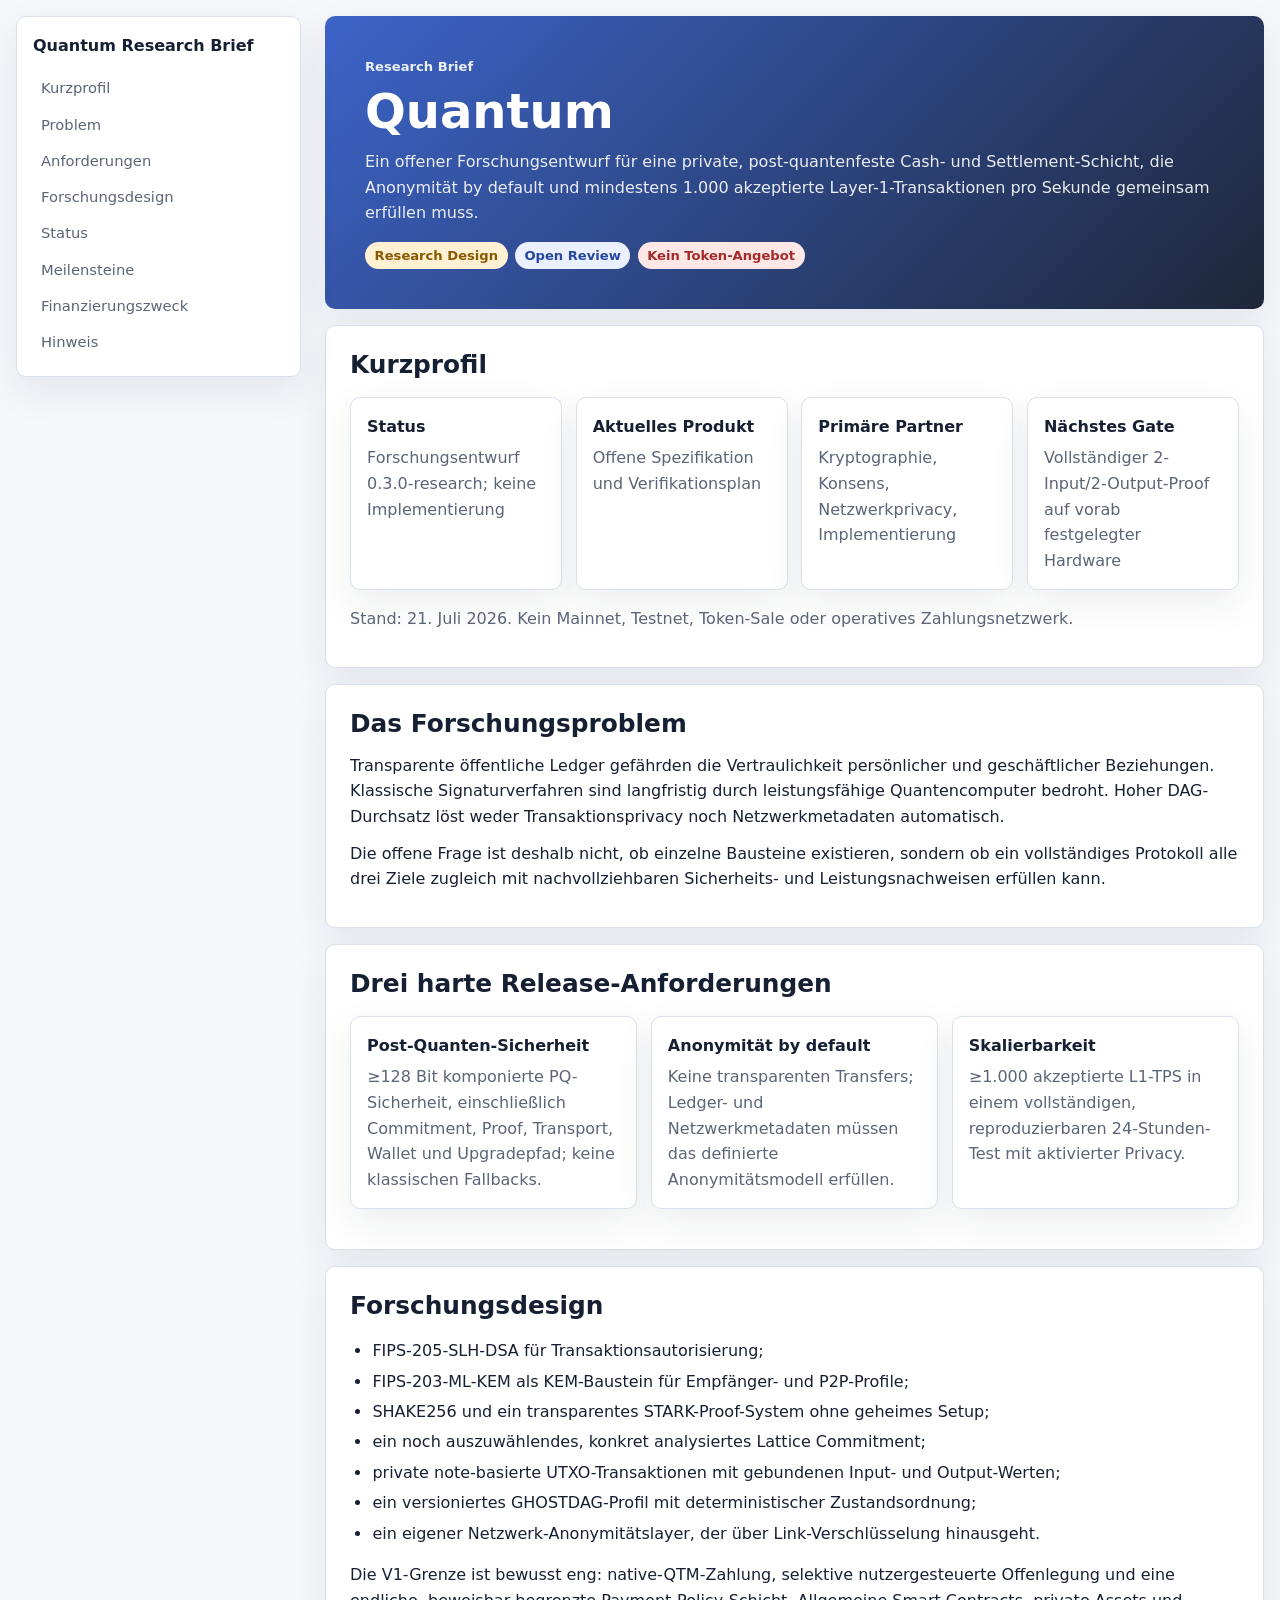
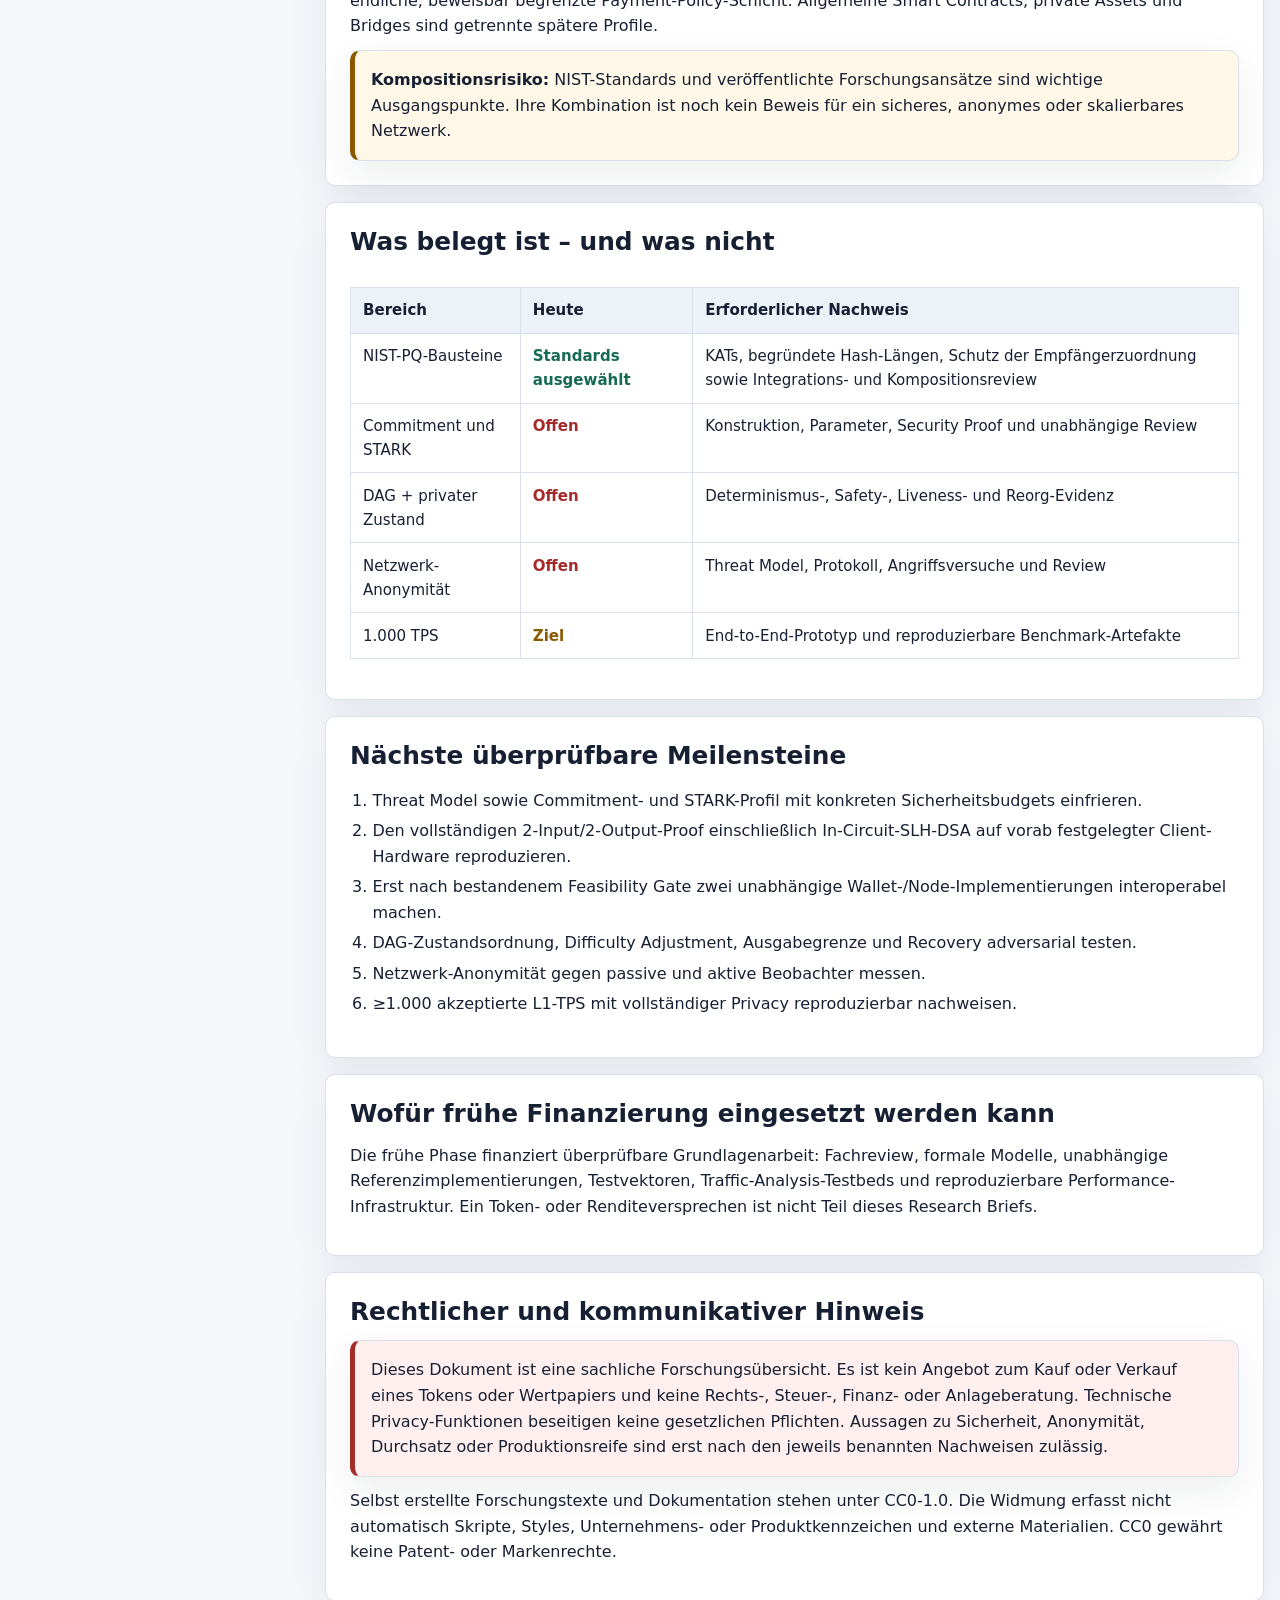
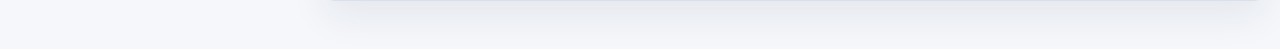
==== commit ca2638ee: "Refine Quantum settlement research design" ====
--- a/Documentation/InvestorOnePager.html
+++ b/Documentation/InvestorOnePager.html
@@ -25,7 +25,7 @@
       <header class="hero">
         <p class="kicker">Research Brief</p>
         <h1>Quantum</h1>
-        <p>Ein offener Forschungsentwurf für ein Protokoll, das Post-Quanten-Sicherheit, Anonymität by default und mindestens 1.000 akzeptierte Layer-1-Transaktionen pro Sekunde gemeinsam erfüllen muss.</p>
+        <p>Ein offener Forschungsentwurf für eine private, post-quantenfeste Cash- und Settlement-Schicht, die Anonymität by default und mindestens 1.000 akzeptierte Layer-1-Transaktionen pro Sekunde gemeinsam erfüllen muss.</p>
         <div class="badge-row">
           <span class="badge warning">Research Design</span>
           <span class="badge">Open Review</span>
@@ -36,12 +36,12 @@
       <section class="doc-section" id="kurzprofil">
         <h2>Kurzprofil</h2>
         <div class="meta-grid">
-          <div class="info-card"><strong>Status</strong><span>Forschungsentwurf 0.2.0-research; keine Implementierung</span></div>
+          <div class="info-card"><strong>Status</strong><span>Forschungsentwurf 0.3.0-research; keine Implementierung</span></div>
           <div class="info-card"><strong>Aktuelles Produkt</strong><span>Offene Spezifikation und Verifikationsplan</span></div>
           <div class="info-card"><strong>Primäre Partner</strong><span>Kryptographie, Konsens, Netzwerkprivacy, Implementierung</span></div>
-          <div class="info-card"><strong>Nächstes Gate</strong><span>Vollständiges Threat Model und geprüfte Konstruktionen</span></div>
+          <div class="info-card"><strong>Nächstes Gate</strong><span>Vollständiger 2-Input/2-Output-Proof auf vorab festgelegter Hardware</span></div>
         </div>
-        <p class="source-note">Stand: 9. Juli 2026. Kein Mainnet, Testnet, Token-Sale oder operatives Zahlungsnetzwerk.</p>
+        <p class="source-note">Stand: 21. Juli 2026. Kein Mainnet, Testnet, Token-Sale oder operatives Zahlungsnetzwerk.</p>
       </section>
 
       <section class="doc-section" id="problem">
@@ -70,6 +70,7 @@
           <li>ein versioniertes GHOSTDAG-Profil mit deterministischer Zustandsordnung;</li>
           <li>ein eigener Netzwerk-Anonymitätslayer, der über Link-Verschlüsselung hinausgeht.</li>
         </ul>
+        <p>Die V1-Grenze ist bewusst eng: native-QTM-Zahlung, selektive nutzergesteuerte Offenlegung und eine endliche, beweisbar begrenzte Payment-Policy-Schicht. Allgemeine Smart Contracts, private Assets und Bridges sind getrennte spätere Profile.</p>
         <div class="callout warning"><strong>Kompositionsrisiko:</strong> NIST-Standards und veröffentlichte Forschungsansätze sind wichtige Ausgangspunkte. Ihre Kombination ist noch kein Beweis für ein sicheres, anonymes oder skalierbares Netzwerk.</div>
       </section>
 
@@ -92,9 +93,9 @@
       <section class="doc-section" id="meilensteine">
         <h2>Nächste überprüfbare Meilensteine</h2>
         <ol>
-          <li>Threat Model und konkrete Sicherheitsbudgets extern prüfen.</li>
-          <li>Commitment- und STARK-Profil mit Parametern, Vektoren und Analyse einfrieren.</li>
-          <li>Zwei unabhängige Implementierungen interoperabel machen.</li>
+          <li>Threat Model sowie Commitment- und STARK-Profil mit konkreten Sicherheitsbudgets einfrieren.</li>
+          <li>Den vollständigen 2-Input/2-Output-Proof einschließlich In-Circuit-SLH-DSA auf vorab festgelegter Client-Hardware reproduzieren.</li>
+          <li>Erst nach bestandenem Feasibility Gate zwei unabhängige Wallet-/Node-Implementierungen interoperabel machen.</li>
           <li>DAG-Zustandsordnung, Difficulty Adjustment, Ausgabegrenze und Recovery adversarial testen.</li>
           <li>Netzwerk-Anonymität gegen passive und aktive Beobachter messen.</li>
           <li>≥1.000 akzeptierte L1-TPS mit vollständiger Privacy reproduzierbar nachweisen.</li>
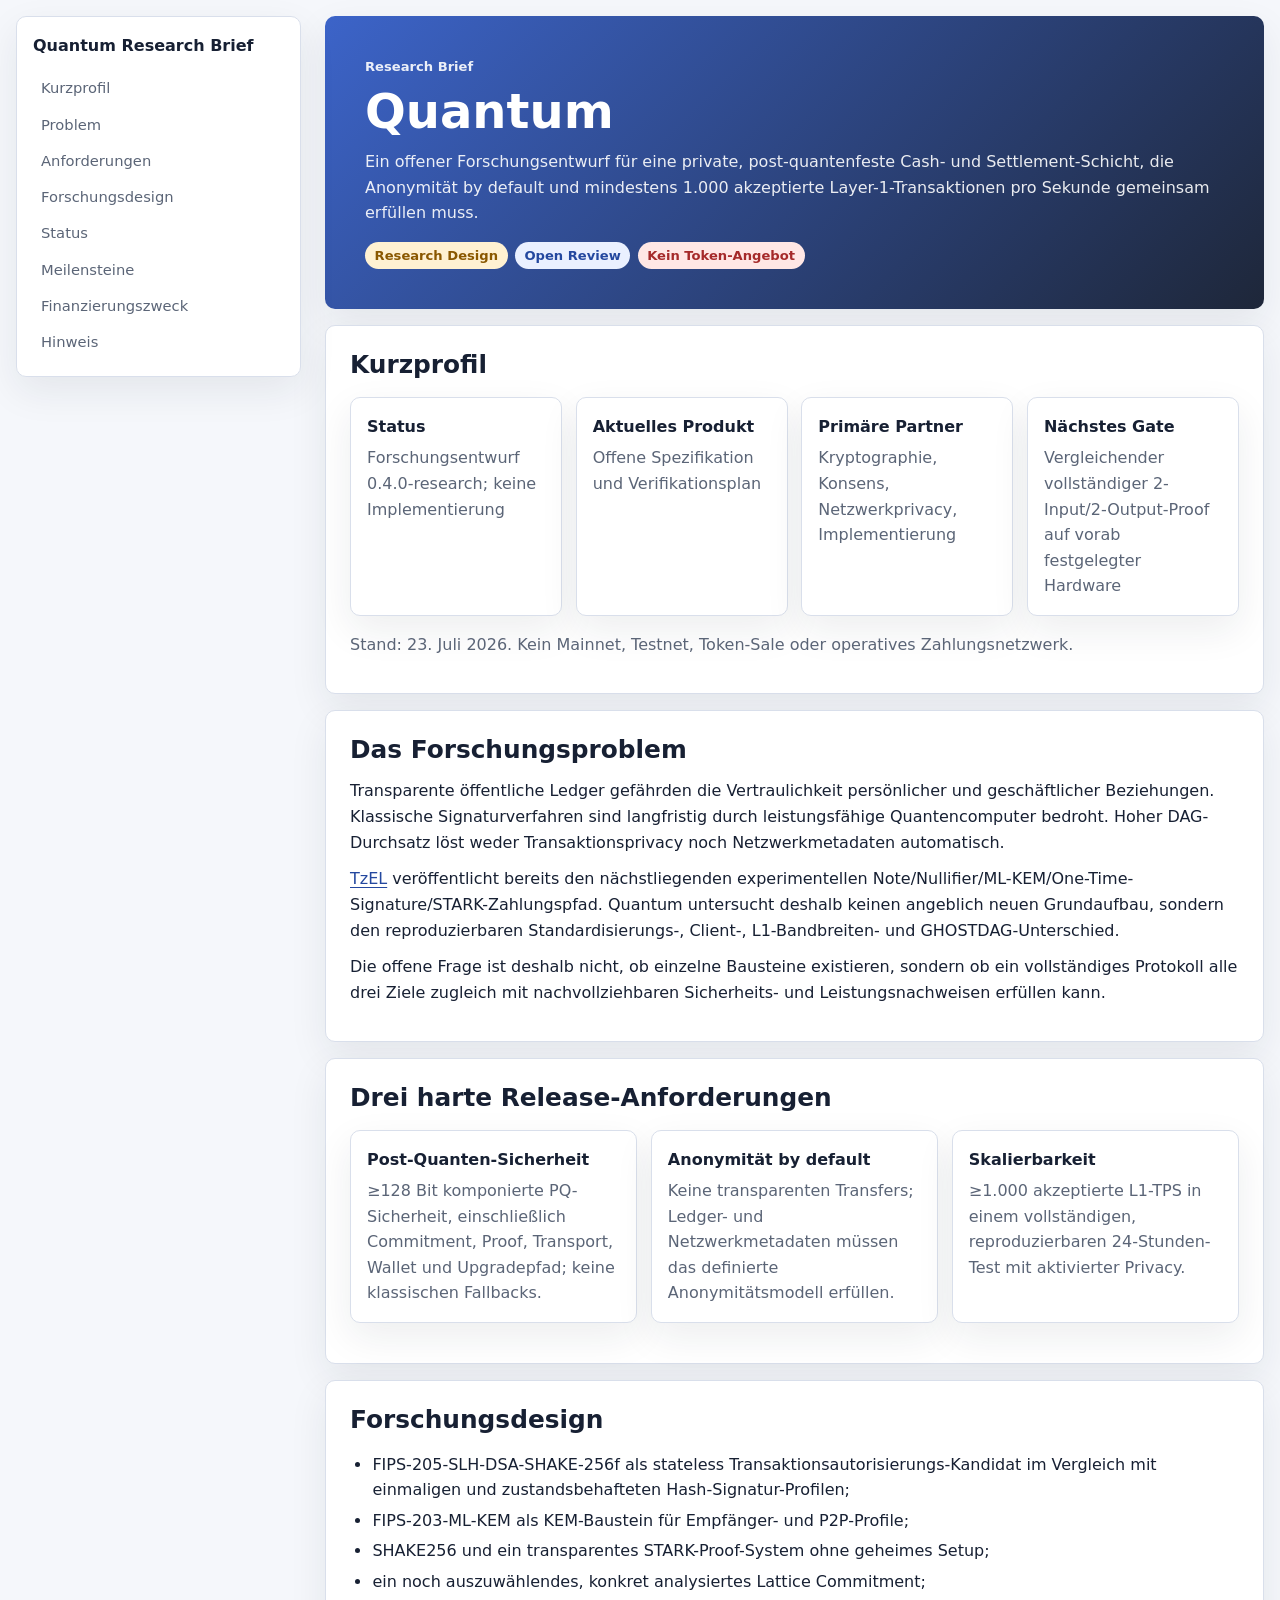
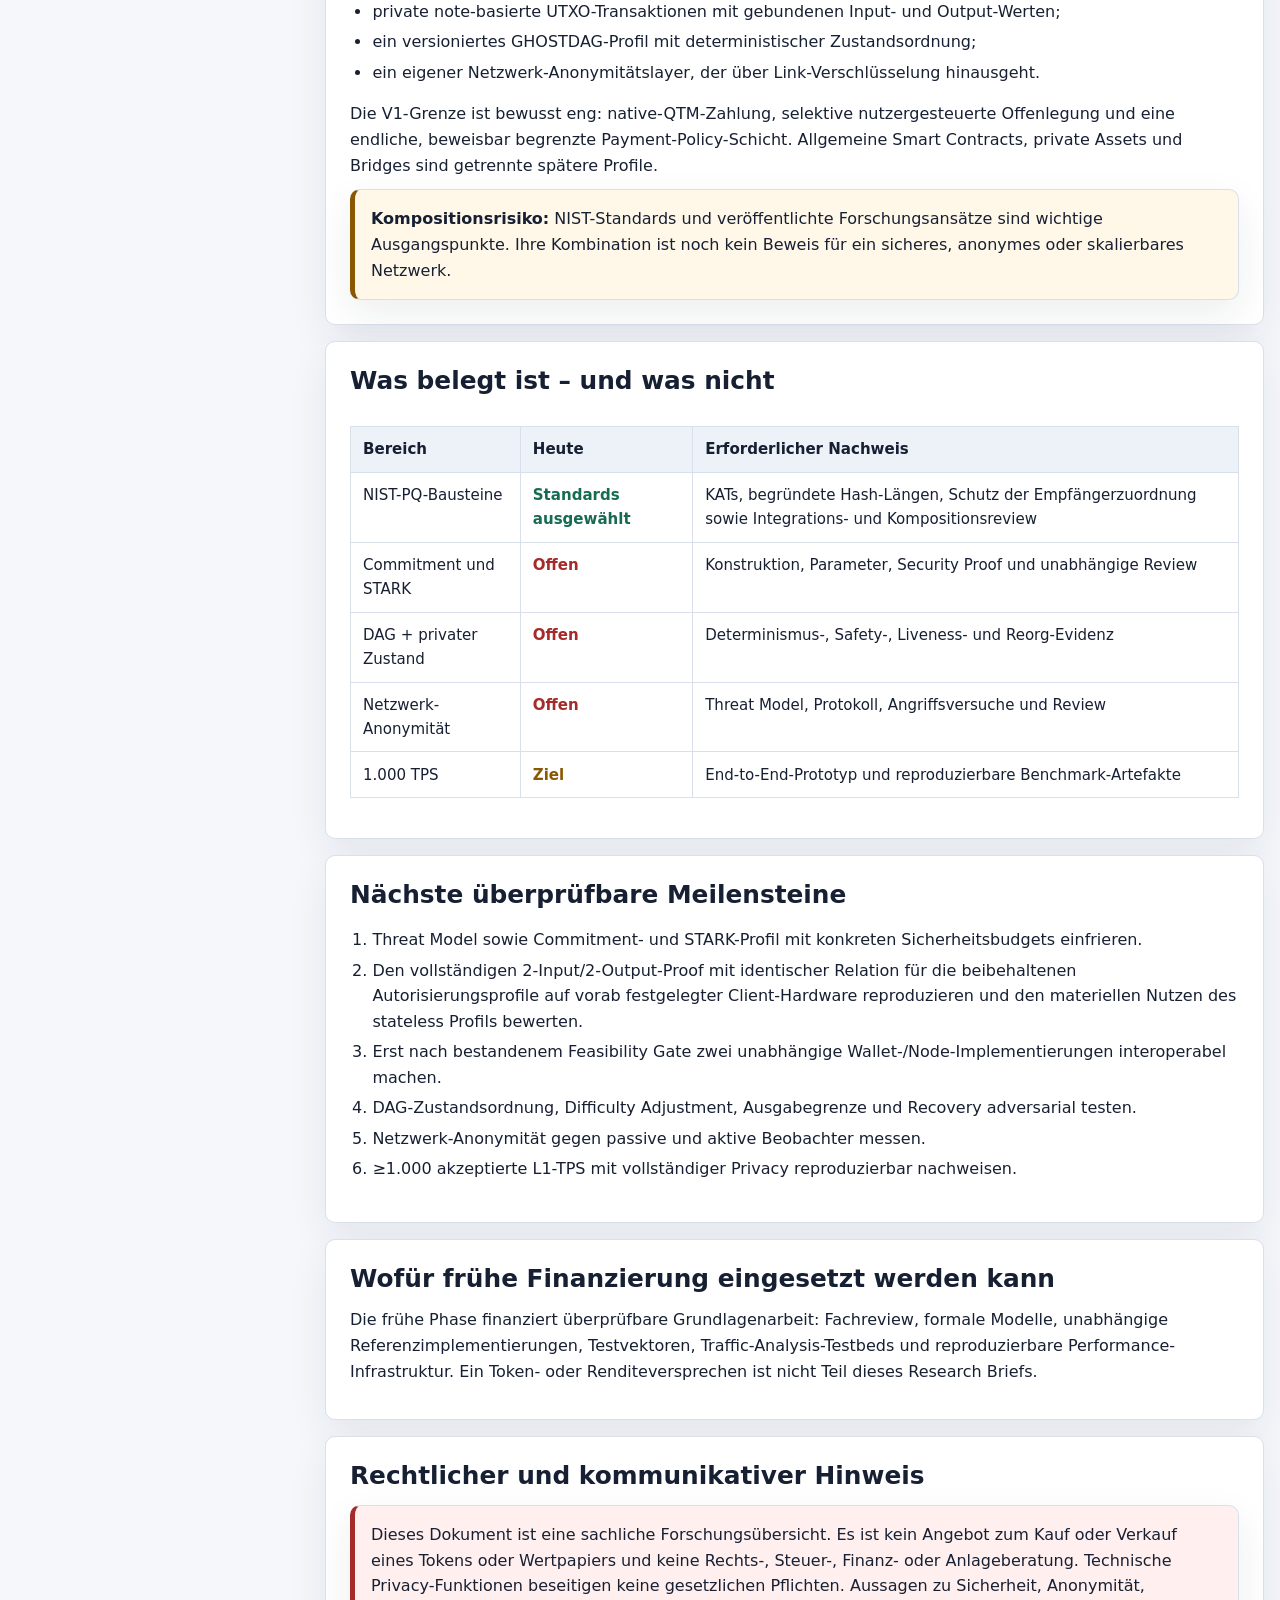
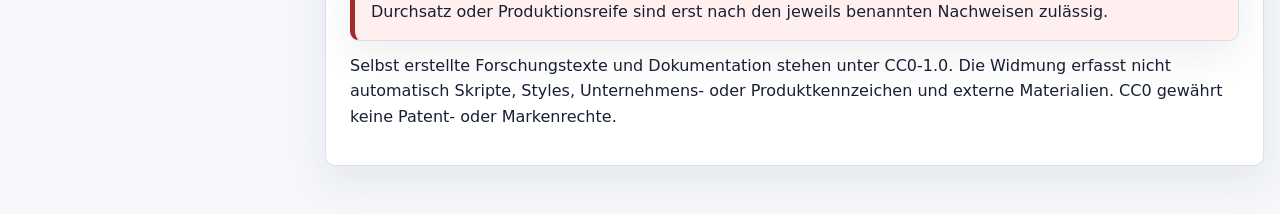
==== commit bb497dbe: "docs: anchor T305 against current prior art" ====
--- a/Documentation/InvestorOnePager.html
+++ b/Documentation/InvestorOnePager.html
@@ -36,17 +36,18 @@
       <section class="doc-section" id="kurzprofil">
         <h2>Kurzprofil</h2>
         <div class="meta-grid">
-          <div class="info-card"><strong>Status</strong><span>Forschungsentwurf 0.3.0-research; keine Implementierung</span></div>
+          <div class="info-card"><strong>Status</strong><span>Forschungsentwurf 0.4.0-research; keine Implementierung</span></div>
           <div class="info-card"><strong>Aktuelles Produkt</strong><span>Offene Spezifikation und Verifikationsplan</span></div>
           <div class="info-card"><strong>Primäre Partner</strong><span>Kryptographie, Konsens, Netzwerkprivacy, Implementierung</span></div>
-          <div class="info-card"><strong>Nächstes Gate</strong><span>Vollständiger 2-Input/2-Output-Proof auf vorab festgelegter Hardware</span></div>
+          <div class="info-card"><strong>Nächstes Gate</strong><span>Vergleichender vollständiger 2-Input/2-Output-Proof auf vorab festgelegter Hardware</span></div>
         </div>
-        <p class="source-note">Stand: 21. Juli 2026. Kein Mainnet, Testnet, Token-Sale oder operatives Zahlungsnetzwerk.</p>
+        <p class="source-note">Stand: 23. Juli 2026. Kein Mainnet, Testnet, Token-Sale oder operatives Zahlungsnetzwerk.</p>
       </section>
 
       <section class="doc-section" id="problem">
         <h2>Das Forschungsproblem</h2>
         <p>Transparente öffentliche Ledger gefährden die Vertraulichkeit persönlicher und geschäftlicher Beziehungen. Klassische Signaturverfahren sind langfristig durch leistungsfähige Quantencomputer bedroht. Hoher DAG-Durchsatz löst weder Transaktionsprivacy noch Netzwerkmetadaten automatisch.</p>
+        <p><a href="https://tzel.tezos.com/whitepaper.pdf">TzEL</a> veröffentlicht bereits den nächstliegenden experimentellen Note/Nullifier/ML-KEM/One-Time-Signature/STARK-Zahlungspfad. Quantum untersucht deshalb keinen angeblich neuen Grundaufbau, sondern den reproduzierbaren Standardisierungs-, Client-, L1-Bandbreiten- und GHOSTDAG-Unterschied.</p>
         <p>Die offene Frage ist deshalb nicht, ob einzelne Bausteine existieren, sondern ob ein vollständiges Protokoll alle drei Ziele zugleich mit nachvollziehbaren Sicherheits- und Leistungsnachweisen erfüllen kann.</p>
       </section>
 
@@ -62,7 +63,9 @@
       <section class="doc-section" id="design">
         <h2>Forschungsdesign</h2>
         <ul>
-          <li>FIPS-205-SLH-DSA für Transaktionsautorisierung;</li>
+          <li>FIPS-205-SLH-DSA-SHAKE-256f als stateless
+              Transaktionsautorisierungs-Kandidat im Vergleich mit
+              einmaligen und zustandsbehafteten Hash-Signatur-Profilen;</li>
           <li>FIPS-203-ML-KEM als KEM-Baustein für Empfänger- und P2P-Profile;</li>
           <li>SHAKE256 und ein transparentes STARK-Proof-System ohne geheimes Setup;</li>
           <li>ein noch auszuwählendes, konkret analysiertes Lattice Commitment;</li>
@@ -94,7 +97,10 @@
         <h2>Nächste überprüfbare Meilensteine</h2>
         <ol>
           <li>Threat Model sowie Commitment- und STARK-Profil mit konkreten Sicherheitsbudgets einfrieren.</li>
-          <li>Den vollständigen 2-Input/2-Output-Proof einschließlich In-Circuit-SLH-DSA auf vorab festgelegter Client-Hardware reproduzieren.</li>
+          <li>Den vollständigen 2-Input/2-Output-Proof mit identischer Relation
+              für die beibehaltenen Autorisierungsprofile auf vorab festgelegter
+              Client-Hardware reproduzieren und den materiellen Nutzen des
+              stateless Profils bewerten.</li>
           <li>Erst nach bestandenem Feasibility Gate zwei unabhängige Wallet-/Node-Implementierungen interoperabel machen.</li>
           <li>DAG-Zustandsordnung, Difficulty Adjustment, Ausgabegrenze und Recovery adversarial testen.</li>
           <li>Netzwerk-Anonymität gegen passive und aktive Beobachter messen.</li>
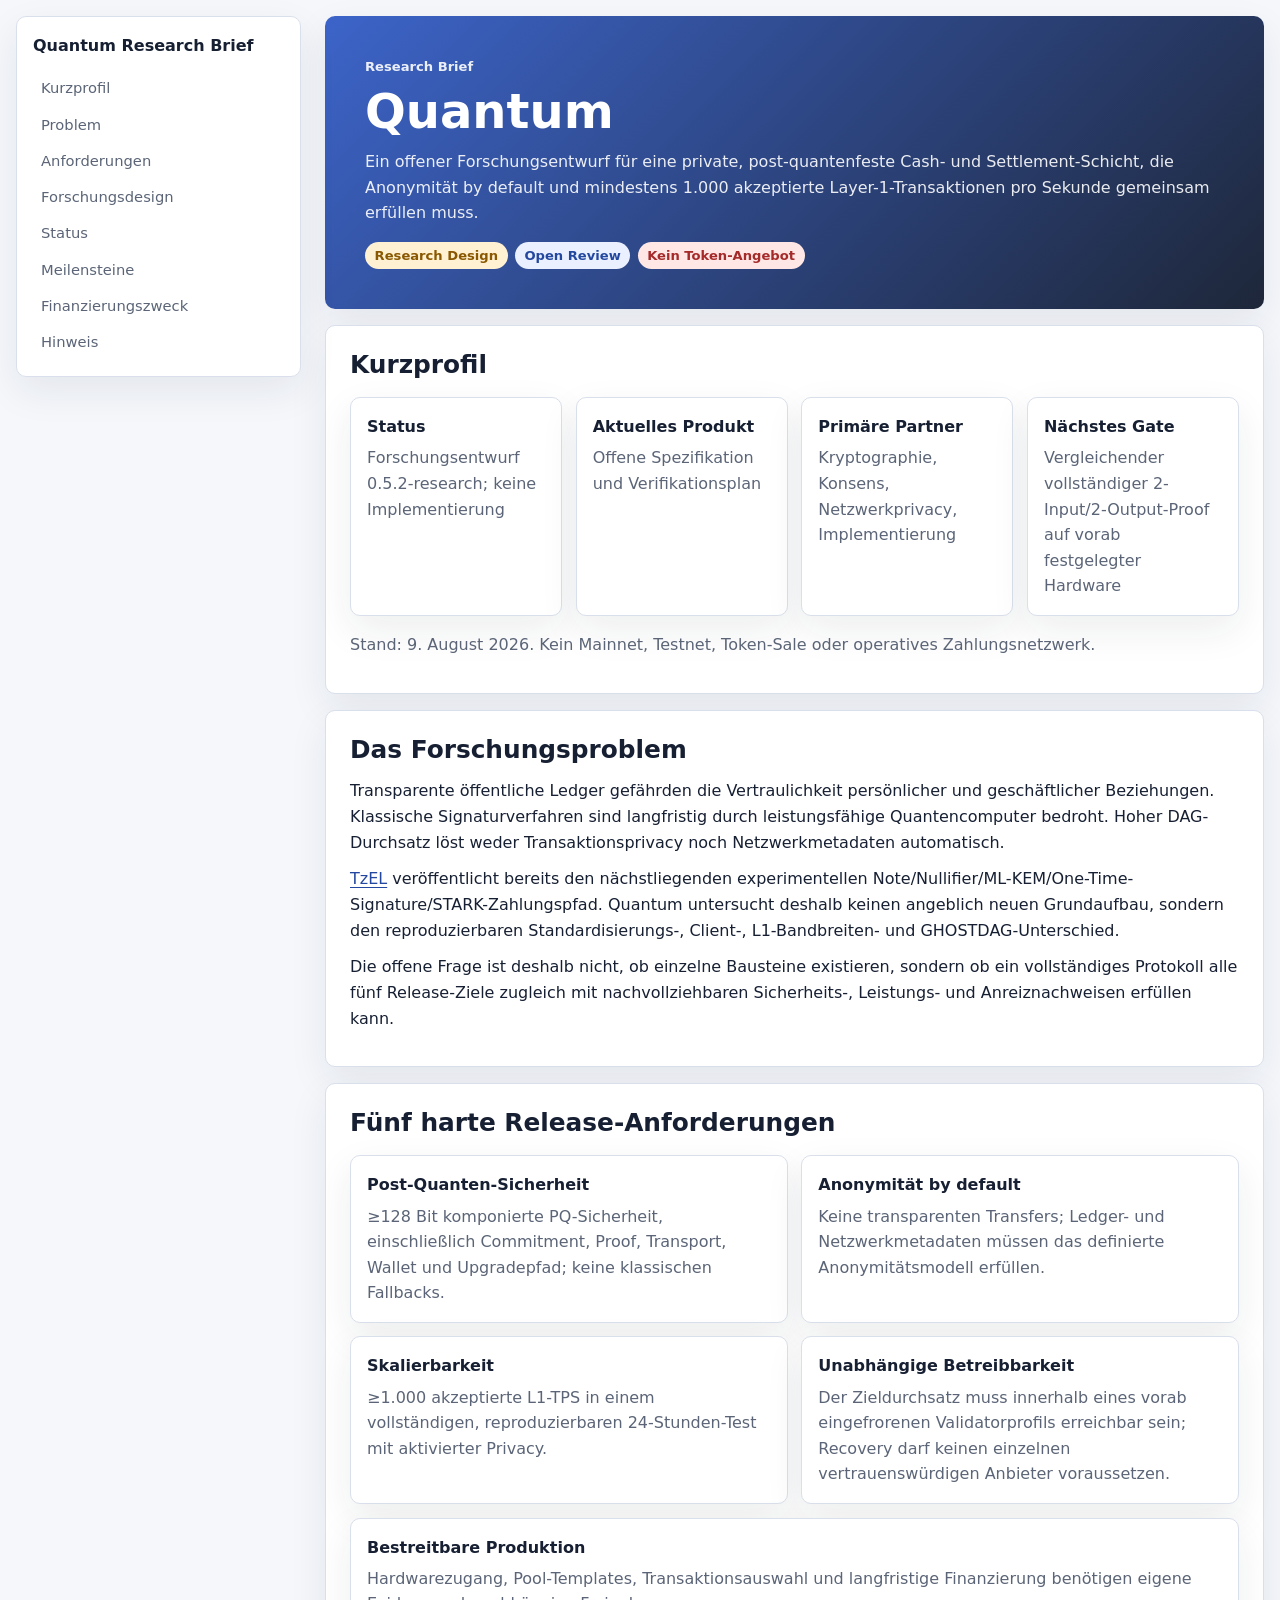
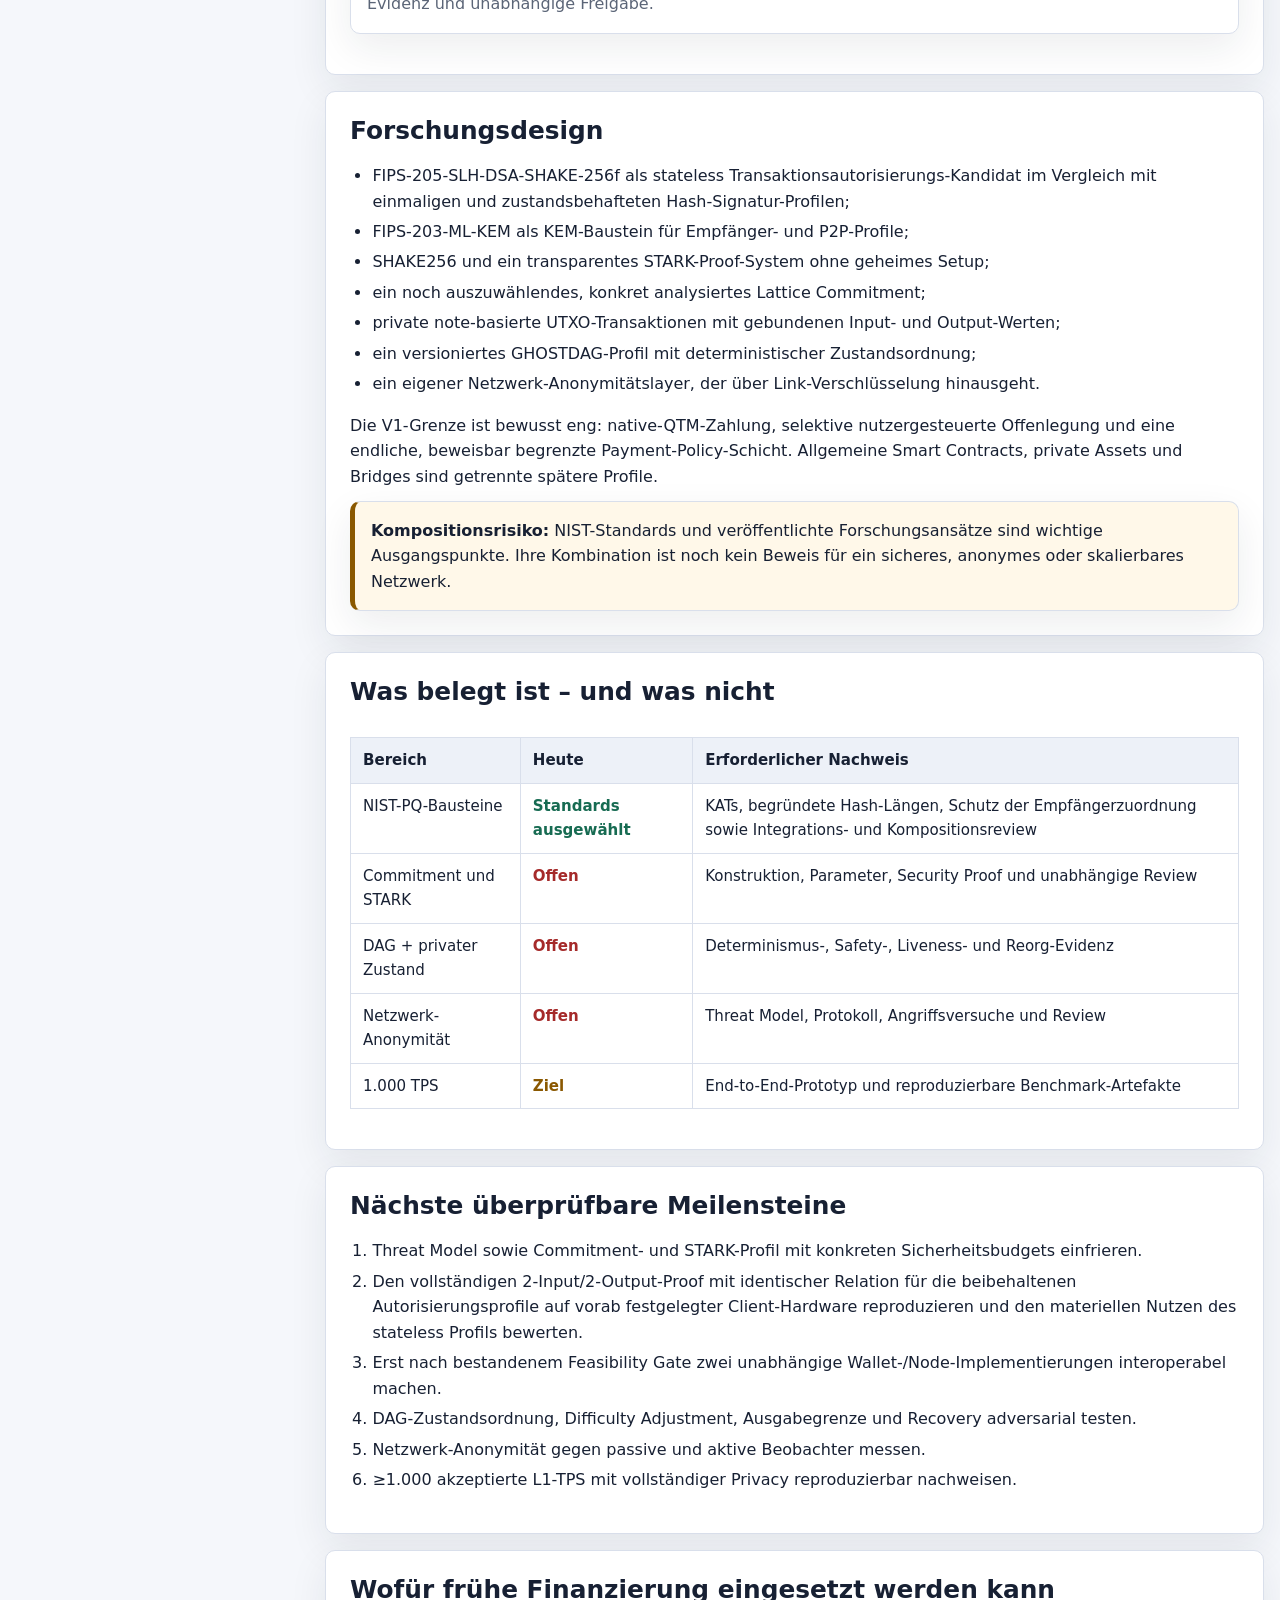
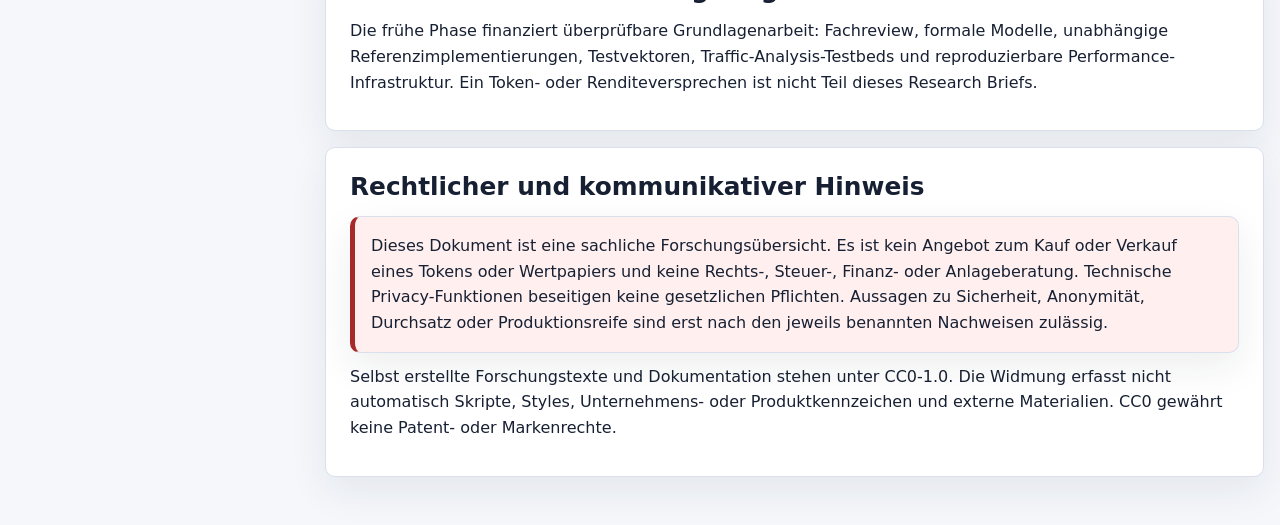
==== commit 76a2acce: "docs: strengthen Quantum research gates" ====
--- a/Documentation/InvestorOnePager.html
+++ b/Documentation/InvestorOnePager.html
@@ -36,27 +36,29 @@
       <section class="doc-section" id="kurzprofil">
         <h2>Kurzprofil</h2>
         <div class="meta-grid">
-          <div class="info-card"><strong>Status</strong><span>Forschungsentwurf 0.4.0-research; keine Implementierung</span></div>
+          <div class="info-card"><strong>Status</strong><span>Forschungsentwurf 0.5.2-research; keine Implementierung</span></div>
           <div class="info-card"><strong>Aktuelles Produkt</strong><span>Offene Spezifikation und Verifikationsplan</span></div>
           <div class="info-card"><strong>Primäre Partner</strong><span>Kryptographie, Konsens, Netzwerkprivacy, Implementierung</span></div>
           <div class="info-card"><strong>Nächstes Gate</strong><span>Vergleichender vollständiger 2-Input/2-Output-Proof auf vorab festgelegter Hardware</span></div>
         </div>
-        <p class="source-note">Stand: 23. Juli 2026. Kein Mainnet, Testnet, Token-Sale oder operatives Zahlungsnetzwerk.</p>
+        <p class="source-note">Stand: 9. August 2026. Kein Mainnet, Testnet, Token-Sale oder operatives Zahlungsnetzwerk.</p>
       </section>
 
       <section class="doc-section" id="problem">
         <h2>Das Forschungsproblem</h2>
         <p>Transparente öffentliche Ledger gefährden die Vertraulichkeit persönlicher und geschäftlicher Beziehungen. Klassische Signaturverfahren sind langfristig durch leistungsfähige Quantencomputer bedroht. Hoher DAG-Durchsatz löst weder Transaktionsprivacy noch Netzwerkmetadaten automatisch.</p>
         <p><a href="https://tzel.tezos.com/whitepaper.pdf">TzEL</a> veröffentlicht bereits den nächstliegenden experimentellen Note/Nullifier/ML-KEM/One-Time-Signature/STARK-Zahlungspfad. Quantum untersucht deshalb keinen angeblich neuen Grundaufbau, sondern den reproduzierbaren Standardisierungs-, Client-, L1-Bandbreiten- und GHOSTDAG-Unterschied.</p>
-        <p>Die offene Frage ist deshalb nicht, ob einzelne Bausteine existieren, sondern ob ein vollständiges Protokoll alle drei Ziele zugleich mit nachvollziehbaren Sicherheits- und Leistungsnachweisen erfüllen kann.</p>
+        <p>Die offene Frage ist deshalb nicht, ob einzelne Bausteine existieren, sondern ob ein vollständiges Protokoll alle fünf Release-Ziele zugleich mit nachvollziehbaren Sicherheits-, Leistungs- und Anreiznachweisen erfüllen kann.</p>
       </section>
 
       <section class="doc-section" id="anforderungen">
-        <h2>Drei harte Release-Anforderungen</h2>
+        <h2>Fünf harte Release-Anforderungen</h2>
         <div class="card-grid">
           <div class="info-card"><strong>Post-Quanten-Sicherheit</strong><span>≥128 Bit komponierte PQ-Sicherheit, einschließlich Commitment, Proof, Transport, Wallet und Upgradepfad; keine klassischen Fallbacks.</span></div>
           <div class="info-card"><strong>Anonymität by default</strong><span>Keine transparenten Transfers; Ledger- und Netzwerkmetadaten müssen das definierte Anonymitätsmodell erfüllen.</span></div>
           <div class="info-card"><strong>Skalierbarkeit</strong><span>≥1.000 akzeptierte L1-TPS in einem vollständigen, reproduzierbaren 24-Stunden-Test mit aktivierter Privacy.</span></div>
+          <div class="info-card"><strong>Unabhängige Betreibbarkeit</strong><span>Der Zieldurchsatz muss innerhalb eines vorab eingefrorenen Validatorprofils erreichbar sein; Recovery darf keinen einzelnen vertrauenswürdigen Anbieter voraussetzen.</span></div>
+          <div class="info-card"><strong>Bestreitbare Produktion</strong><span>Hardwarezugang, Pool-Templates, Transaktionsauswahl und langfristige Finanzierung benötigen eigene Evidenz und unabhängige Freigabe.</span></div>
         </div>
       </section>
 
--- a/Documentation/assets/documentation.css
+++ b/Documentation/assets/documentation.css
@@ -197,7 +197,12 @@
 }
 
 .card-grid {
-  grid-template-columns: repeat(3, minmax(0, 1fr));
+  display: flex;
+  flex-wrap: wrap;
+}
+
+.card-grid > .info-card {
+  flex: 1 1 320px;
 }
 
 .meta-grid {
@@ -317,7 +322,6 @@
     max-height: none;
   }
 
-  .card-grid,
   .meta-grid {
     grid-template-columns: repeat(2, minmax(0, 1fr));
   }
@@ -330,6 +334,7 @@
 
   .card-grid,
   .meta-grid {
+    display: grid;
     grid-template-columns: 1fr;
   }
 
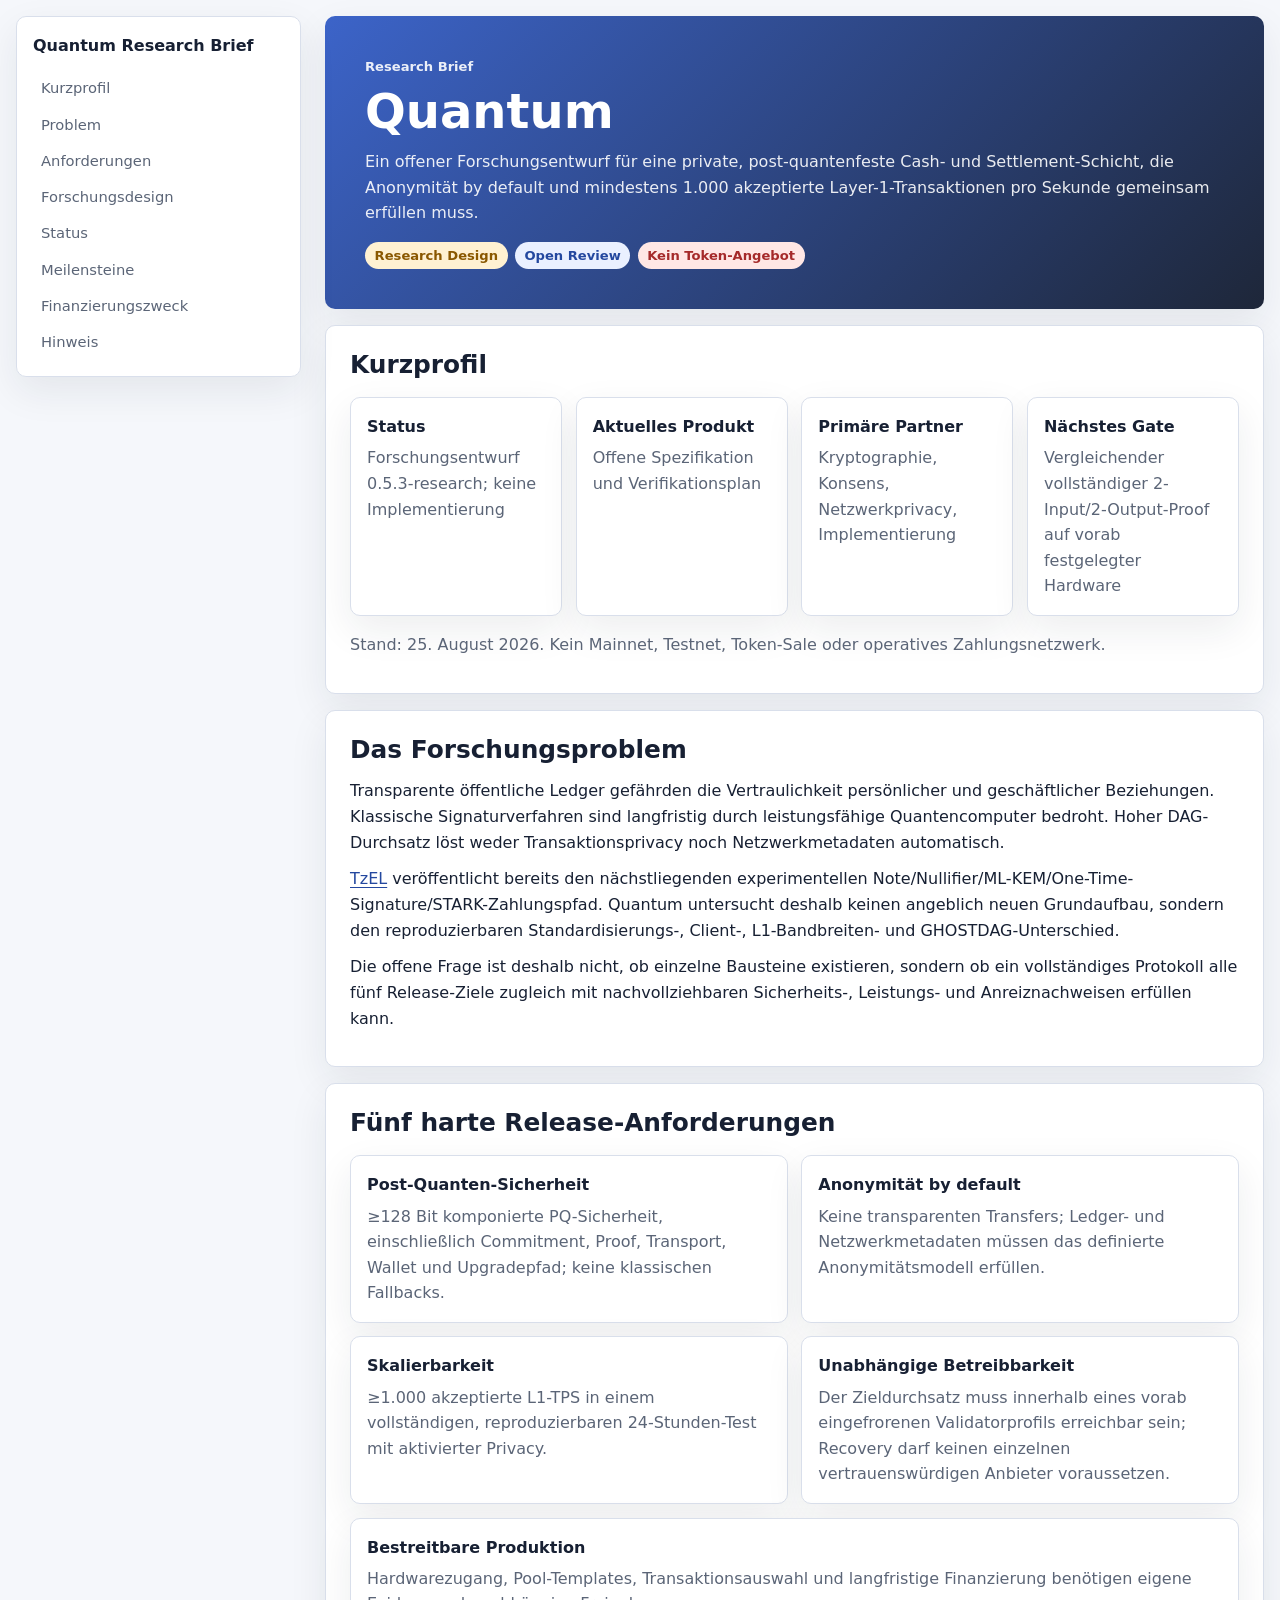
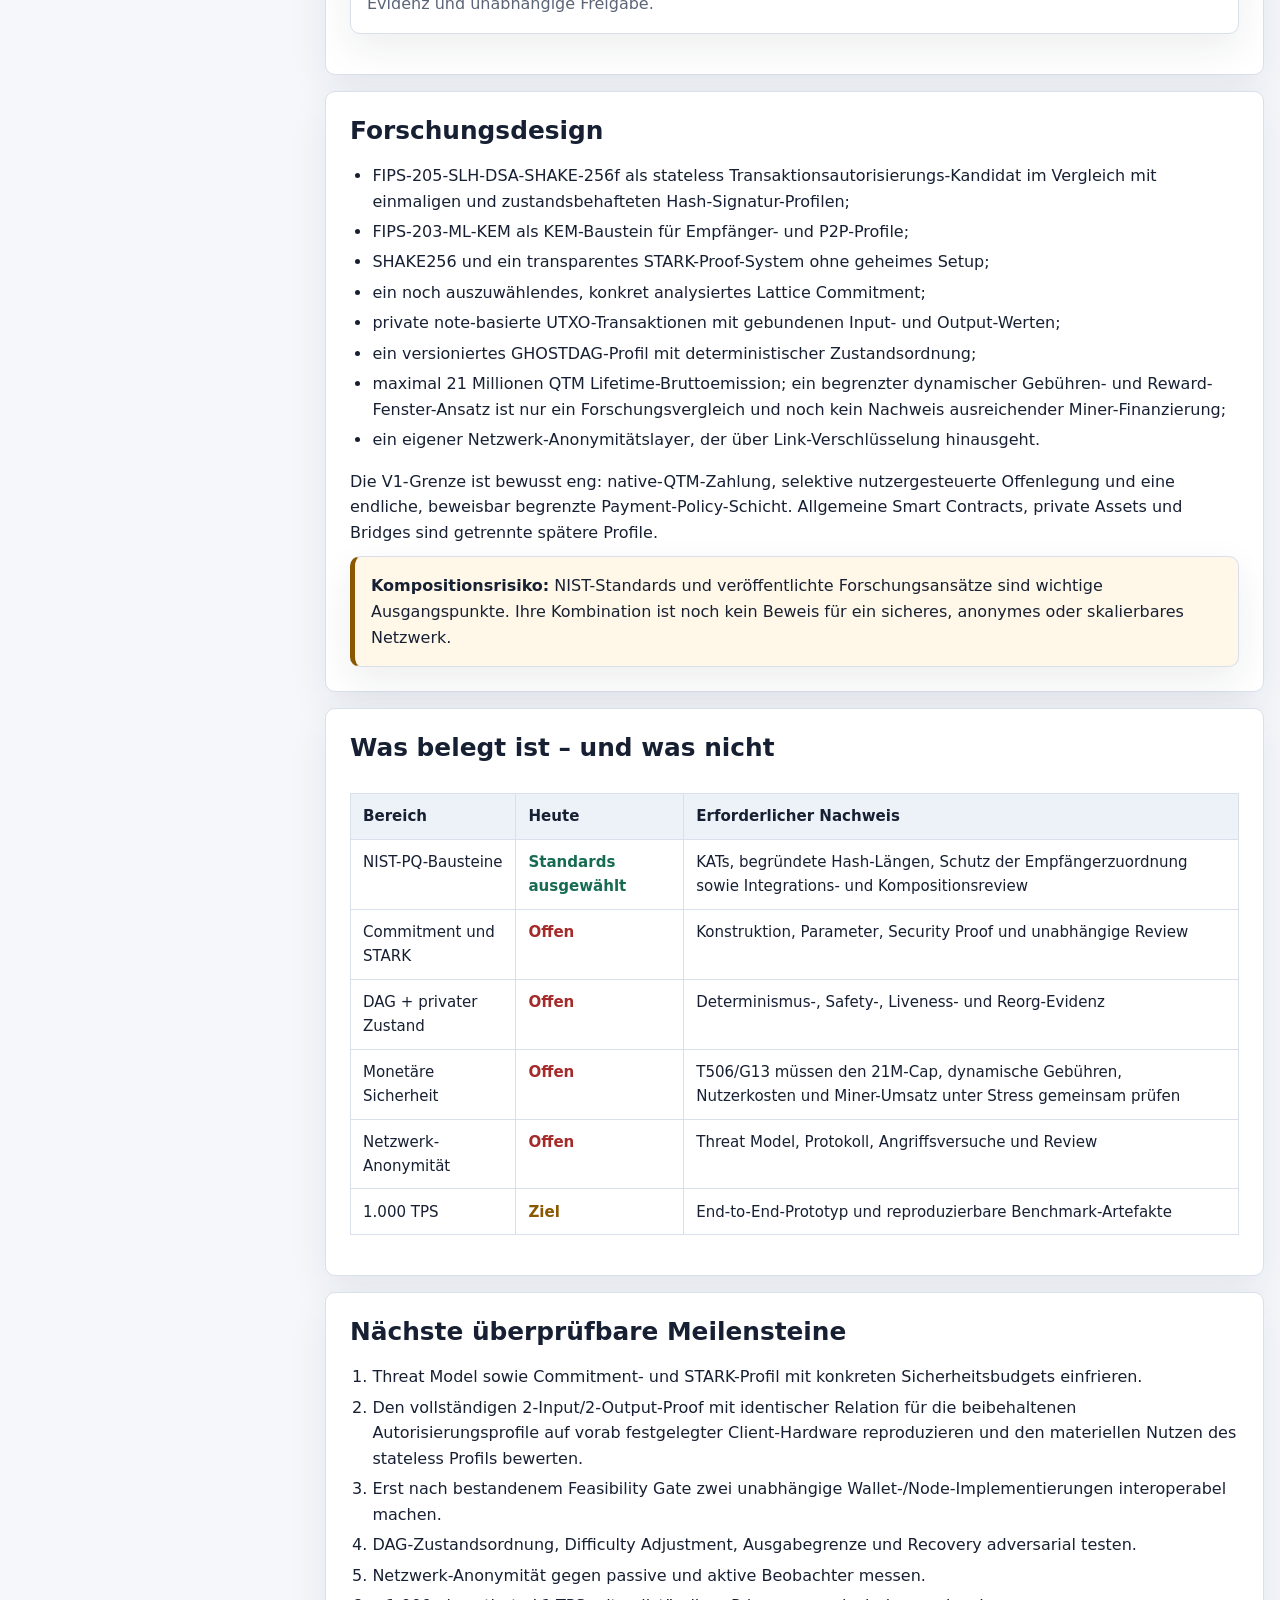
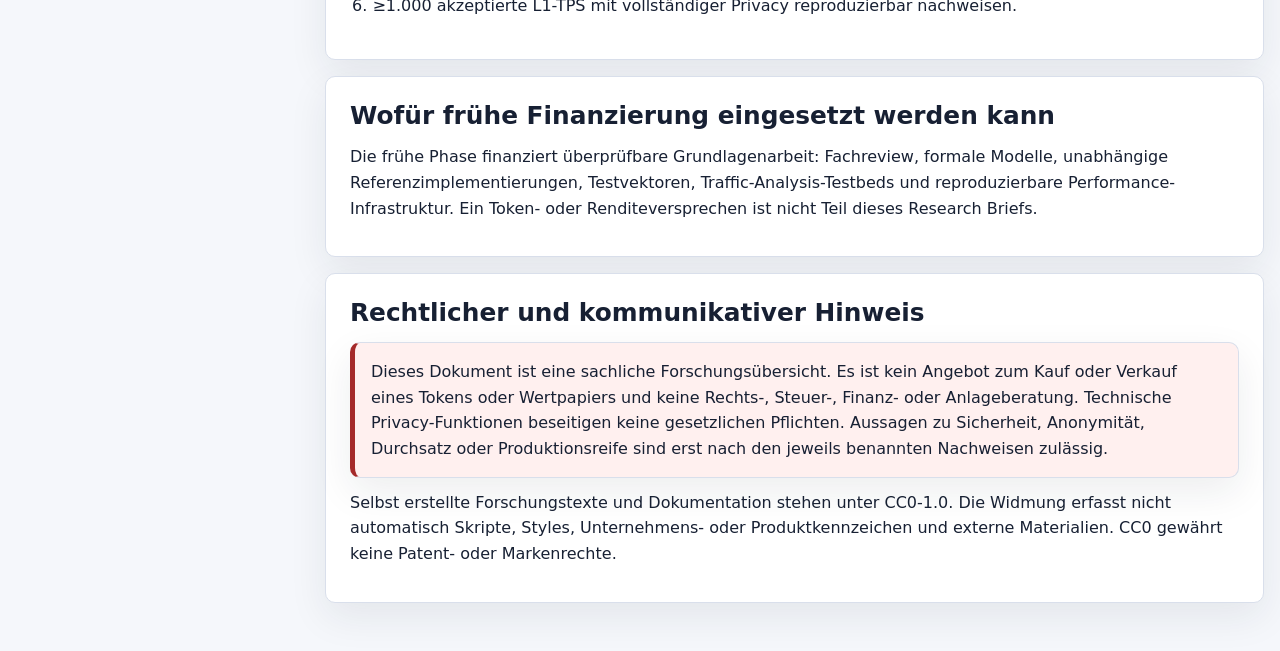
==== commit c5e79633: "docs: specify dynamic miner fee accounting" ====
--- a/Documentation/InvestorOnePager.html
+++ b/Documentation/InvestorOnePager.html
@@ -36,12 +36,12 @@
       <section class="doc-section" id="kurzprofil">
         <h2>Kurzprofil</h2>
         <div class="meta-grid">
-          <div class="info-card"><strong>Status</strong><span>Forschungsentwurf 0.5.2-research; keine Implementierung</span></div>
+          <div class="info-card"><strong>Status</strong><span>Forschungsentwurf 0.5.3-research; keine Implementierung</span></div>
           <div class="info-card"><strong>Aktuelles Produkt</strong><span>Offene Spezifikation und Verifikationsplan</span></div>
           <div class="info-card"><strong>Primäre Partner</strong><span>Kryptographie, Konsens, Netzwerkprivacy, Implementierung</span></div>
           <div class="info-card"><strong>Nächstes Gate</strong><span>Vergleichender vollständiger 2-Input/2-Output-Proof auf vorab festgelegter Hardware</span></div>
         </div>
-        <p class="source-note">Stand: 9. August 2026. Kein Mainnet, Testnet, Token-Sale oder operatives Zahlungsnetzwerk.</p>
+        <p class="source-note">Stand: 25. August 2026. Kein Mainnet, Testnet, Token-Sale oder operatives Zahlungsnetzwerk.</p>
       </section>
 
       <section class="doc-section" id="problem">
@@ -73,6 +73,10 @@
           <li>ein noch auszuwählendes, konkret analysiertes Lattice Commitment;</li>
           <li>private note-basierte UTXO-Transaktionen mit gebundenen Input- und Output-Werten;</li>
           <li>ein versioniertes GHOSTDAG-Profil mit deterministischer Zustandsordnung;</li>
+          <li>maximal 21 Millionen QTM Lifetime-Bruttoemission; ein begrenzter
+              dynamischer Gebühren- und Reward-Fenster-Ansatz ist nur ein
+              Forschungsvergleich und noch kein Nachweis ausreichender
+              Miner-Finanzierung;</li>
           <li>ein eigener Netzwerk-Anonymitätslayer, der über Link-Verschlüsselung hinausgeht.</li>
         </ul>
         <p>Die V1-Grenze ist bewusst eng: native-QTM-Zahlung, selektive nutzergesteuerte Offenlegung und eine endliche, beweisbar begrenzte Payment-Policy-Schicht. Allgemeine Smart Contracts, private Assets und Bridges sind getrennte spätere Profile.</p>
@@ -88,6 +92,7 @@
               <tr><td>NIST-PQ-Bausteine</td><td class="status-selected">Standards ausgewählt</td><td>KATs, begründete Hash-Längen, Schutz der Empfängerzuordnung sowie Integrations- und Kompositionsreview</td></tr>
               <tr><td>Commitment und STARK</td><td class="status-open">Offen</td><td>Konstruktion, Parameter, Security Proof und unabhängige Review</td></tr>
               <tr><td>DAG + privater Zustand</td><td class="status-open">Offen</td><td>Determinismus-, Safety-, Liveness- und Reorg-Evidenz</td></tr>
+              <tr><td>Monetäre Sicherheit</td><td class="status-open">Offen</td><td>T506/G13 müssen den 21M-Cap, dynamische Gebühren, Nutzerkosten und Miner-Umsatz unter Stress gemeinsam prüfen</td></tr>
               <tr><td>Netzwerk-Anonymität</td><td class="status-open">Offen</td><td>Threat Model, Protokoll, Angriffsversuche und Review</td></tr>
               <tr><td>1.000 TPS</td><td class="status-target">Ziel</td><td>End-to-End-Prototyp und reproduzierbare Benchmark-Artefakte</td></tr>
             </tbody>
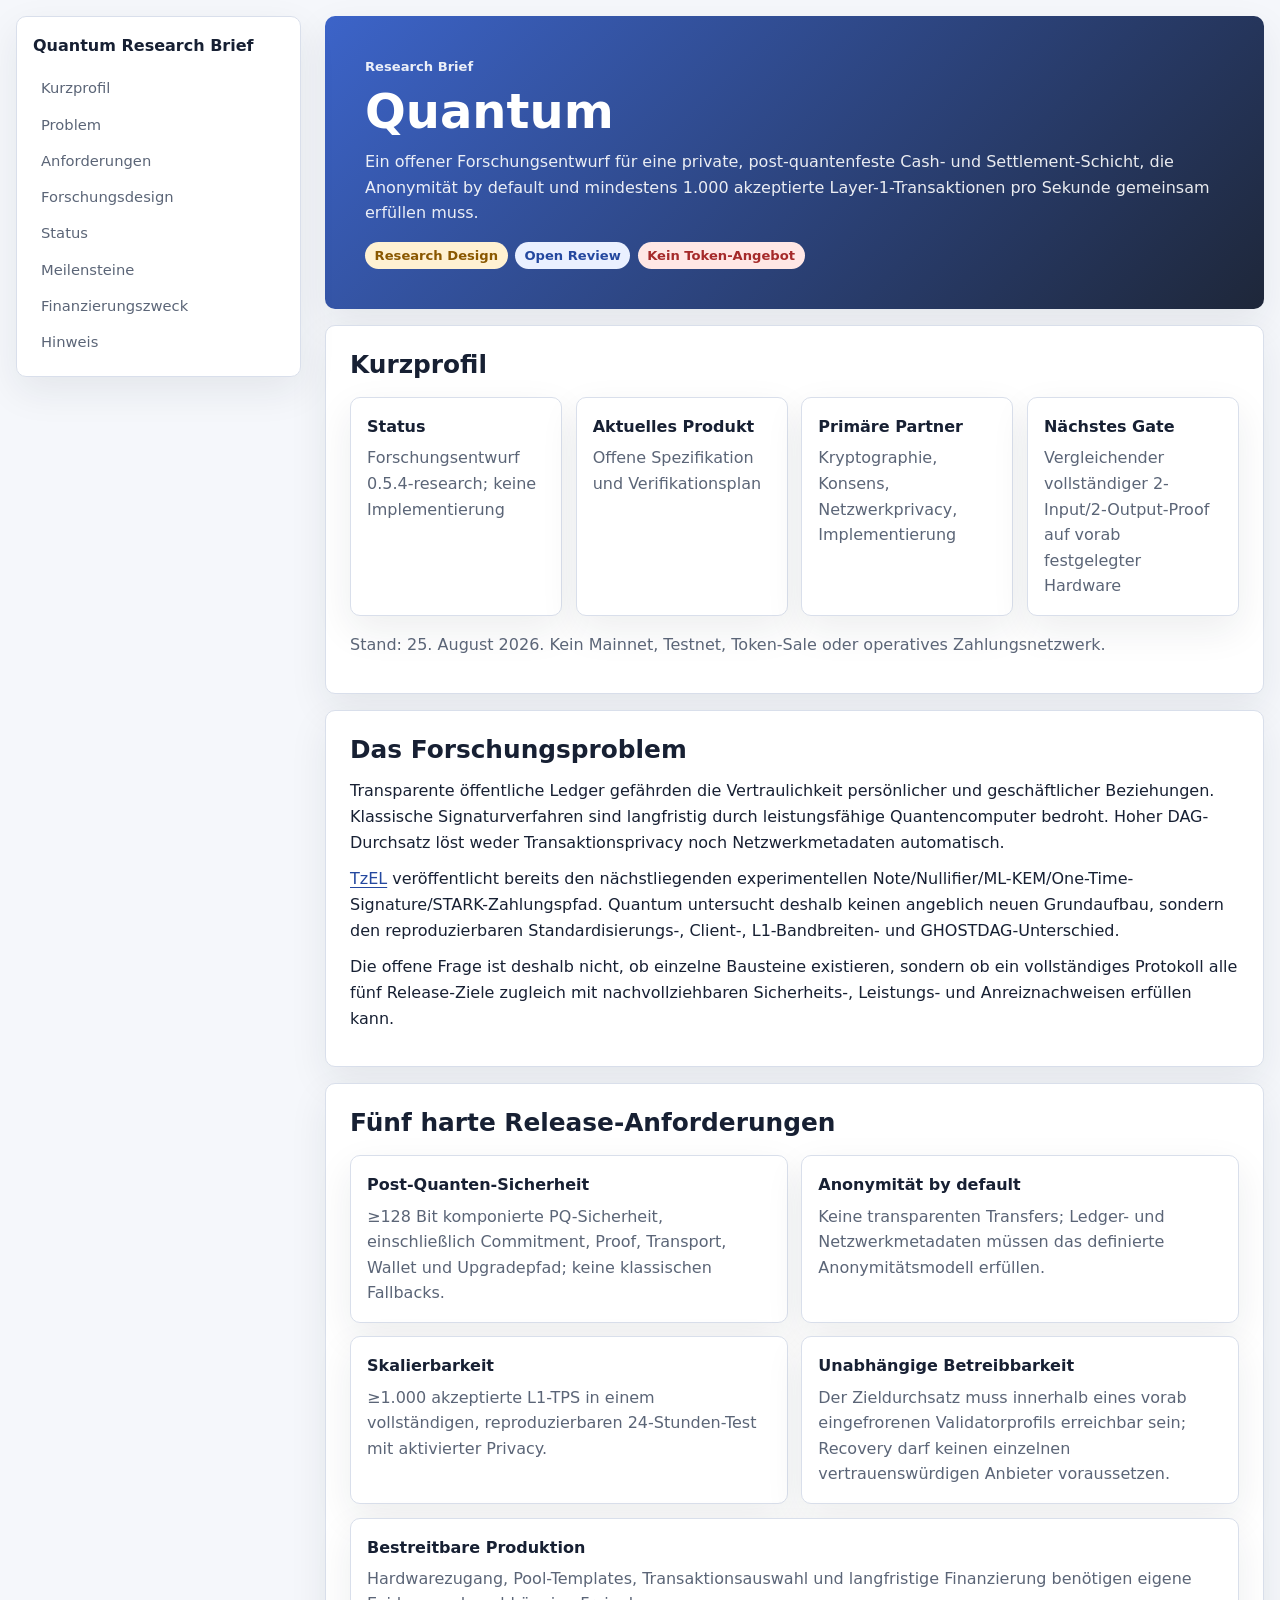
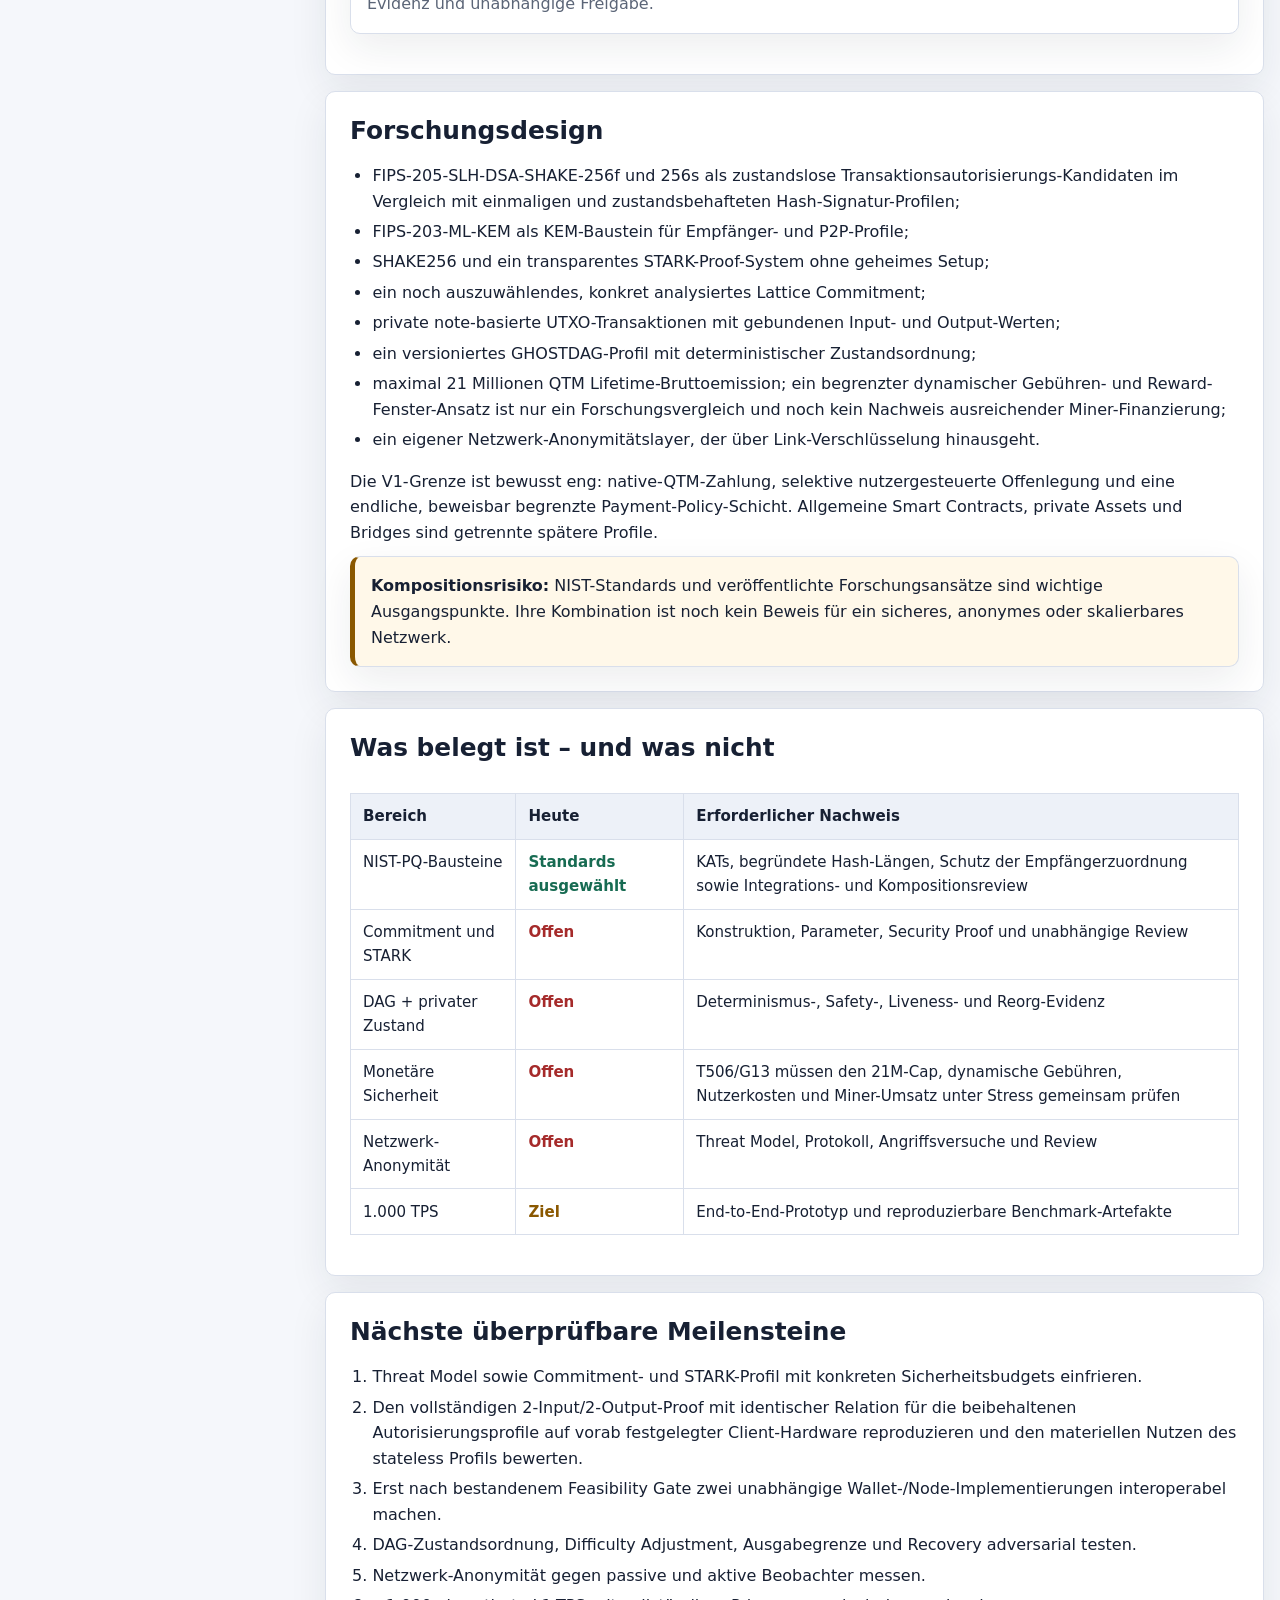
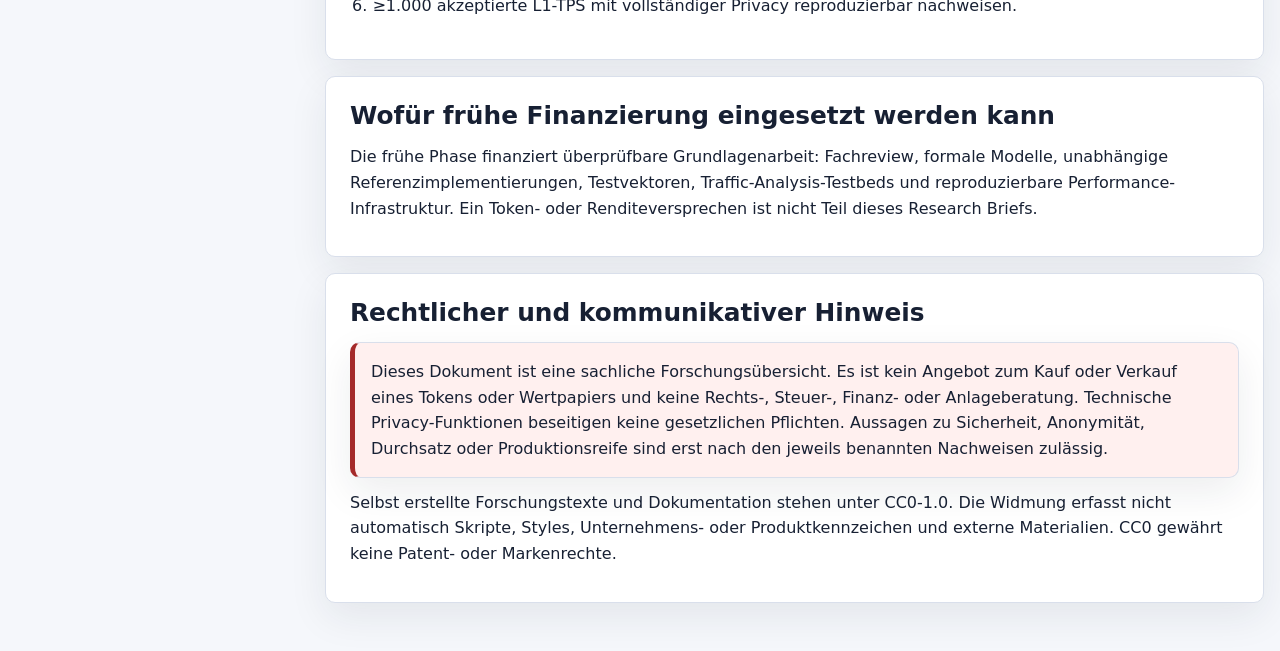
==== commit 84e5bcd9: "docs: tighten private transaction and feasibility research contracts Advance the design and verifica" ====
--- a/Documentation/InvestorOnePager.html
+++ b/Documentation/InvestorOnePager.html
@@ -36,7 +36,7 @@
       <section class="doc-section" id="kurzprofil">
         <h2>Kurzprofil</h2>
         <div class="meta-grid">
-          <div class="info-card"><strong>Status</strong><span>Forschungsentwurf 0.5.3-research; keine Implementierung</span></div>
+          <div class="info-card"><strong>Status</strong><span>Forschungsentwurf 0.5.4-research; keine Implementierung</span></div>
           <div class="info-card"><strong>Aktuelles Produkt</strong><span>Offene Spezifikation und Verifikationsplan</span></div>
           <div class="info-card"><strong>Primäre Partner</strong><span>Kryptographie, Konsens, Netzwerkprivacy, Implementierung</span></div>
           <div class="info-card"><strong>Nächstes Gate</strong><span>Vergleichender vollständiger 2-Input/2-Output-Proof auf vorab festgelegter Hardware</span></div>
@@ -65,8 +65,8 @@
       <section class="doc-section" id="design">
         <h2>Forschungsdesign</h2>
         <ul>
-          <li>FIPS-205-SLH-DSA-SHAKE-256f als stateless
-              Transaktionsautorisierungs-Kandidat im Vergleich mit
+          <li>FIPS-205-SLH-DSA-SHAKE-256f und 256s als zustandslose
+              Transaktionsautorisierungs-Kandidaten im Vergleich mit
               einmaligen und zustandsbehafteten Hash-Signatur-Profilen;</li>
           <li>FIPS-203-ML-KEM als KEM-Baustein für Empfänger- und P2P-Profile;</li>
           <li>SHAKE256 und ein transparentes STARK-Proof-System ohne geheimes Setup;</li>
